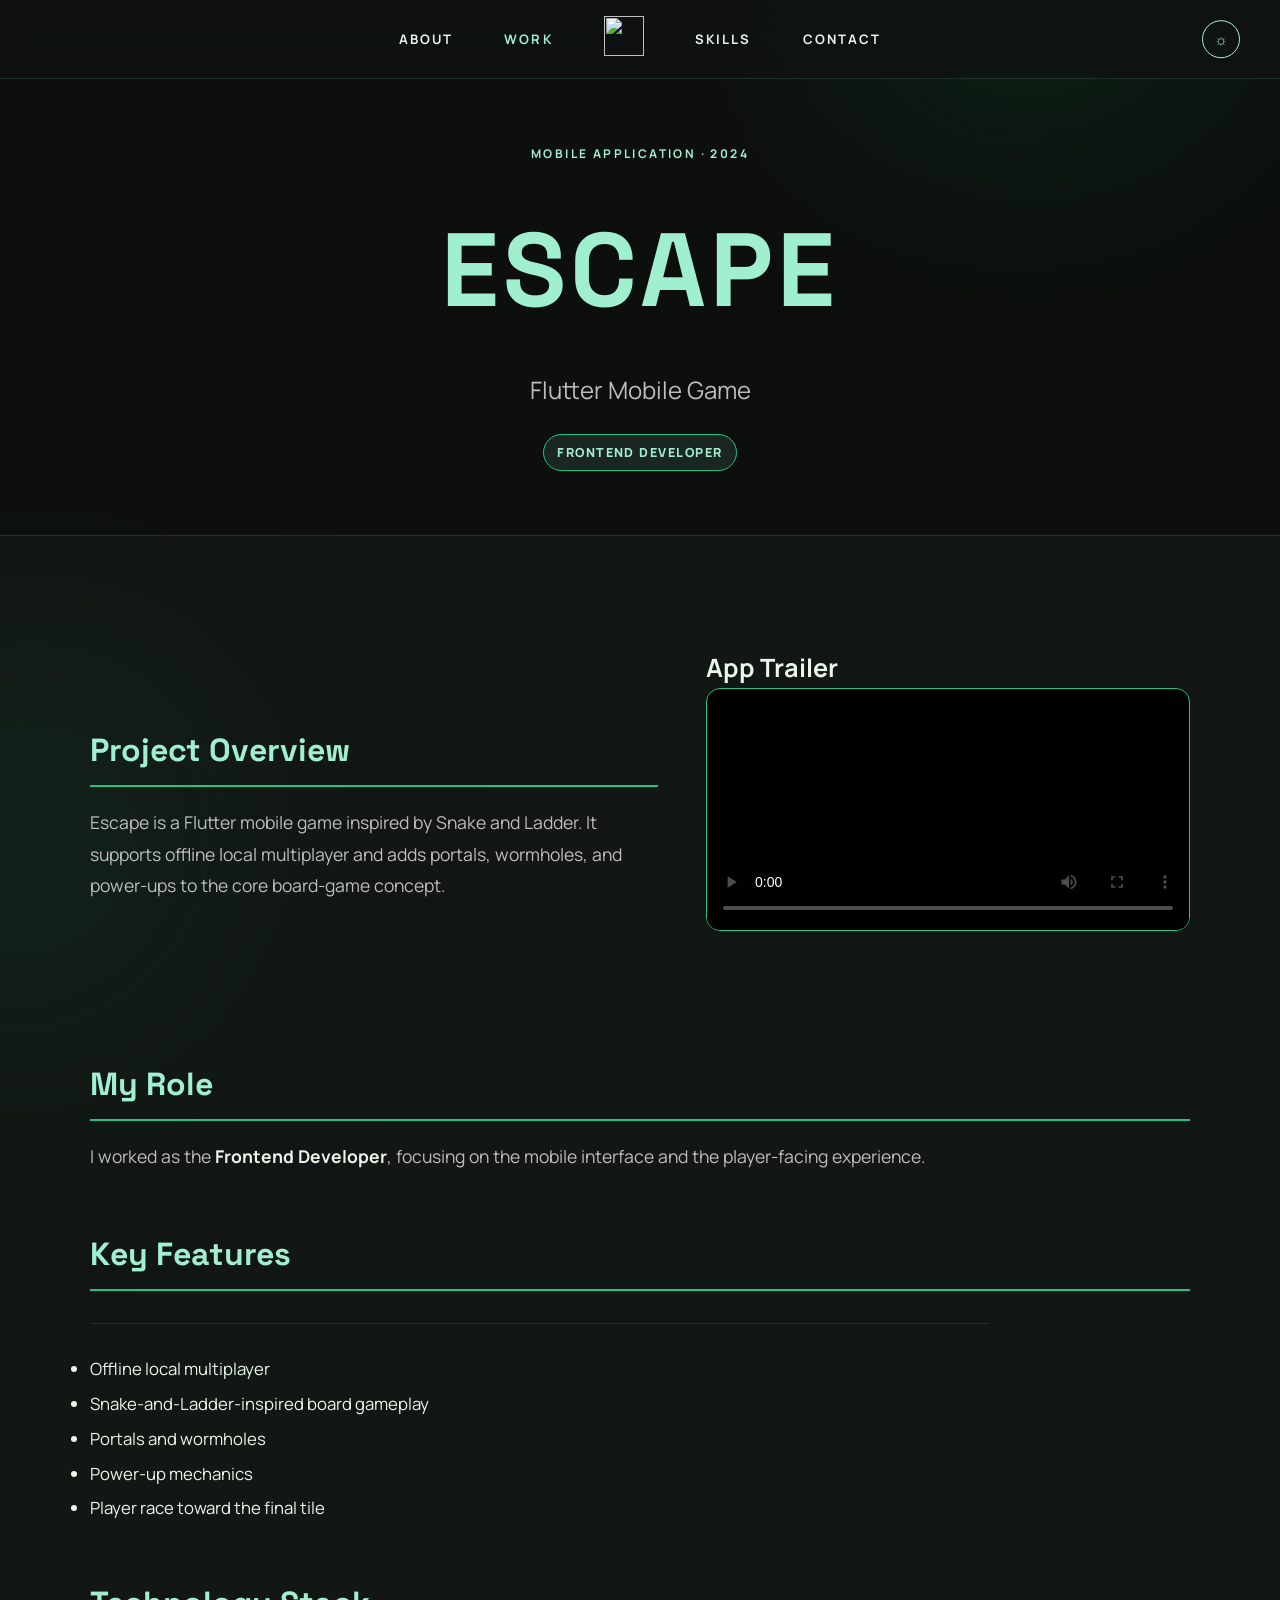
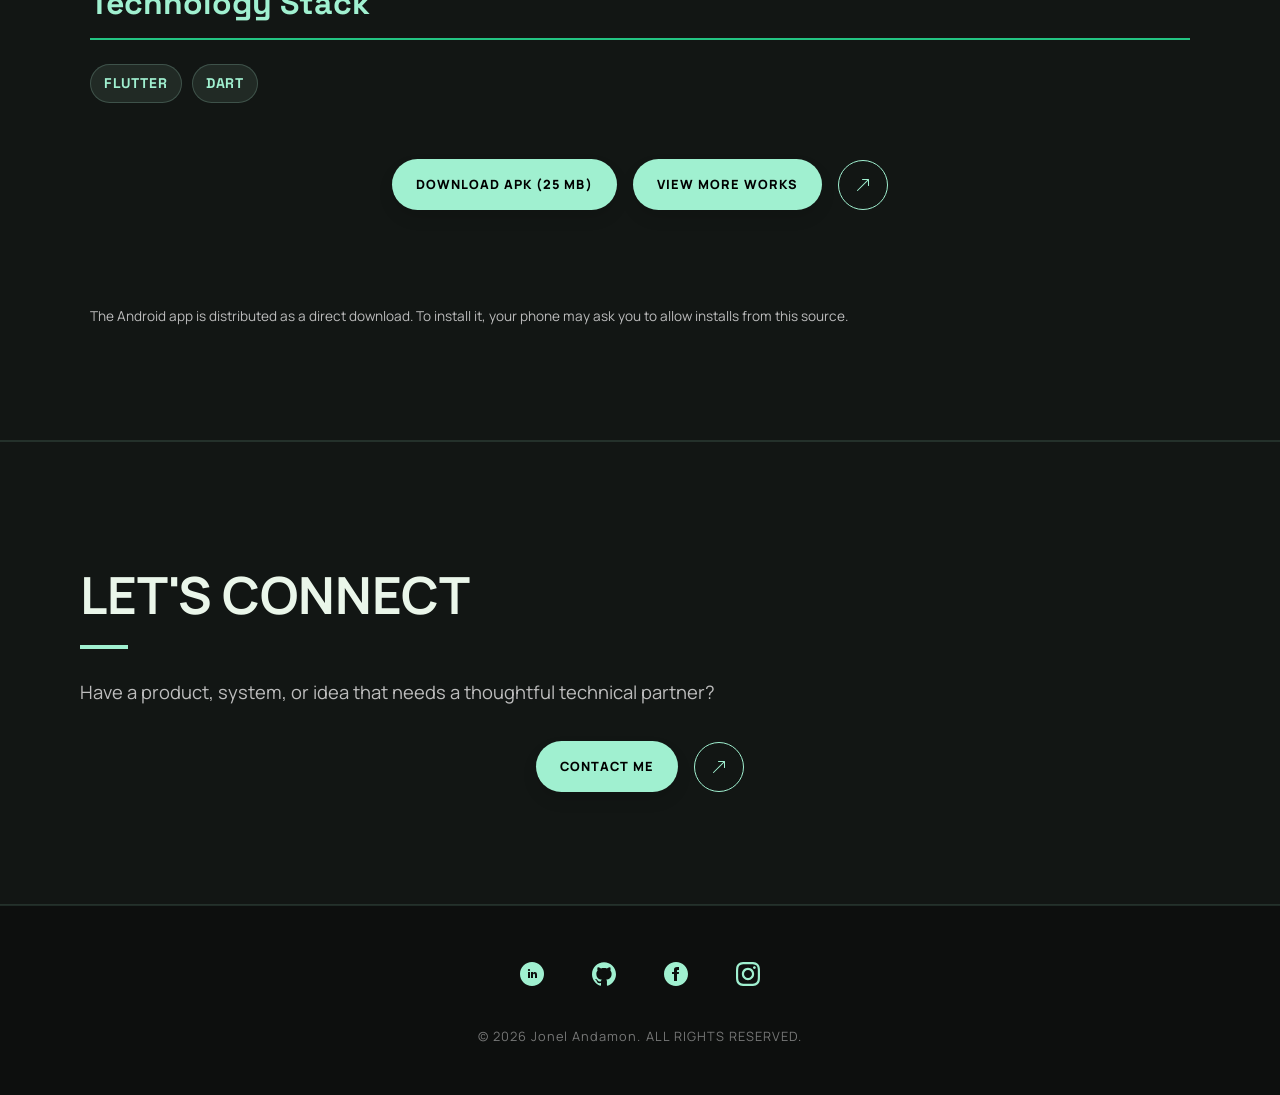
==== projects/escape/index.html @ b341cff4 "Add files via upload" ====
<!DOCTYPE html>
<html lang="en">
<head>
    <meta charset="UTF-8">
    <meta name="viewport" content="width=device-width, initial-scale=1.0">
    <title>Escape | Jonel Andamon</title>
    <meta name="description" content="A Flutter mobile game inspired by Snake and Ladder with offline local multiplayer and custom gameplay mechanics.">
    <meta name="theme-color" content="#0d0f0e">
    <link rel="canonical" href="https://jonelba.github.io/myportfolio/projects/escape/">
    <meta property="og:type" content="website">
    <meta property="og:site_name" content="Jonel Andamon">
    <meta property="og:title" content="Escape | Jonel Andamon">
    <meta property="og:description" content="A Flutter mobile game inspired by Snake and Ladder with offline local multiplayer and custom gameplay mechanics.">
    <meta property="og:url" content="https://jonelba.github.io/myportfolio/projects/escape/">
    <meta property="og:image" content="https://jonelba.github.io/myportfolio/assets/images/branding/og-preview.png">
    <meta name="twitter:card" content="summary_large_image">
    <link rel="icon" type="image/png" sizes="64x64" href="../../assets/images/branding/logo.png">
    <link rel="apple-touch-icon" href="../../assets/images/branding/logo.png">
    <link rel="preconnect" href="https://fonts.googleapis.com">
    <link rel="preconnect" href="https://fonts.gstatic.com" crossorigin>
    <link href="https://fonts.googleapis.com/css2?family=Manrope:wght@400;500;600;700;800&family=Space+Grotesk:wght@400;500;600;700&display=swap" rel="stylesheet">
    <link rel="stylesheet" href="../../assets/vendor/aos.css">
    <link rel="stylesheet" href="../../assets/css/portfolio.css">
    <script>try{var t=localStorage.getItem('portfolio-theme');document.documentElement.dataset.theme=t==='light'?'light':'dark';}catch(e){document.documentElement.dataset.theme='dark';}</script>
    <noscript><style>[data-aos]{opacity:1!important;transform:none!important;}</style></noscript>
</head>
<body class="escape-project-page">
    <div class="top-shadow"></div>
    <div class="bottom-shadow"></div>
    <header>
        <div class="nav-container">
            <div class="mobile-logo">
                <a href="../../index.html" aria-label="Jonel Andamon, home"><img src="../../assets/images/branding/logo.png" alt="" width="40" height="40"></a>
            </div>
            <button class="hamburger" id="hamburger" type="button" aria-label="Open navigation" aria-expanded="false" aria-controls="navLinks">
                <span class="line"></span><span class="line"></span><span class="line"></span>
            </button>
            <nav class="nav-links" id="navLinks" aria-label="Main">
                <a href="../../about.html">About</a>
                <a class="active" aria-current="page" href="../../work.html">Work</a>
                <div class="logo"><a href="../../index.html" aria-label="Jonel Andamon, home"><img src="../../assets/images/branding/logo.png" alt="" width="40" height="40"></a></div>
                <a href="../../skill.html">Skills</a>
                <a href="../../contact.html">Contact</a>
            </nav>
            <button class="theme-toggle" type="button" aria-label="Switch to light mode" title="Switch to light mode" aria-pressed="false">
                <span class="theme-icon" aria-hidden="true"></span>
                <span class="theme-label">Light mode</span>
            </button>
        </div>
    </header>
    <main id="main">
        <section class="project-detail-hero" data-aos="fade-up">
            <div class="container">
                <p class="eyebrow">Mobile Application · 2024</p>
                <h1>ESCAPE</h1>
                <p class="project-detail-lead">Flutter Mobile Game</p>
                <div class="project-role-badge">Frontend Developer</div>
            </div>
        </section>
        <section class="section dark-section">
            <div class="container project-detail-content">
                <div class="escape-intro-grid">
                    <div class="project-detail-section escape-overview" data-aos="fade-up">
                        <h2>Project Overview</h2>
                        <p class="details">Escape is a Flutter mobile game inspired by Snake and Ladder. It supports offline local multiplayer and adds portals, wormholes, and power-ups to the core board-game concept.</p>
                    </div>

                    <div class="app-trailer escape-trailer" data-aos="fade-up">
                        <h2>App Trailer</h2>
                        <video controls preload="metadata" playsinline poster="images/escape.webp">
                            <source src="escape-trailer.mp4" type="video/mp4">
                            Your browser does not support the video tag.
                        </video>
                    </div>
                </div>

                <div class="project-detail-section" data-aos="fade-up">
                    <h2>My Role</h2>
                    <p class="details">I worked as the <strong>Frontend Developer</strong>, focusing on the mobile interface and the player-facing experience.</p>
                </div>

                <div class="project-detail-section" data-aos="fade-up">
                    <h2>Key Features</h2>
                    <ul class="project-features">
                        <li>Offline local multiplayer</li>
                        <li>Snake-and-Ladder-inspired board gameplay</li>
                        <li>Portals and wormholes</li>
                        <li>Power-up mechanics</li>
                        <li>Player race toward the final tile</li>
                    </ul>
                </div>

                <div class="project-detail-section escape-tech-section" data-aos="fade-up">
                    <h2>Technology Stack</h2>
                    <div class="tech-stack tech-stack-large"><span>Flutter</span><span>Dart</span></div>
                </div>
                <div class="project-links project-bottom-navigation" data-aos="fade-up">
                    <a href="Escape.apk" class="action-button" download>Download APK (25 MB)</a>
                    <a href="../../work.html" class="action-button">View More Works</a>
                    <a href="../../work.html" class="icon-button" aria-label="View more works">
                        <svg xmlns="http://www.w3.org/2000/svg" width="16" height="16" fill="currentColor" viewBox="0 0 16 16">
                            <path fill-rule="evenodd" d="M14 2.5a.5.5 0 0 0-.5-.5h-6a.5.5 0 0 0 0 1h4.793L2.146 13.146a.5.5 0 0 0 .708.708L13 3.707V8.5a.5.5 0 0 0 1 0v-6z"/>
                        </svg>
                    </a>
                </div>
            <p class="fine-print">The Android app is distributed as a direct download. To install it, your phone may ask you to allow installs from this source.</p>
</div>
        </section>
    
        <section id="contact" class="section dark-section project-page-connect">
            <div class="container">
                <h2 class="section-title" data-aos="fade-up">LET'S CONNECT</h2>
                <p class="section-text" data-aos="fade-up">Have a product, system, or idea that needs a thoughtful technical partner?</p>
                <div class="button-group" data-aos="fade-up">
                    <a href="../../contact.html" class="action-button">Contact Me</a>
                    <a href="../../contact.html" class="icon-button" aria-label="Contact me">
                        <svg xmlns="http://www.w3.org/2000/svg" width="16" height="16" fill="currentColor" viewBox="0 0 16 16">
                            <path fill-rule="evenodd" d="M14 2.5a.5.5 0 0 0-.5-.5h-6a.5.5 0 0 0 0 1h4.793L2.146 13.146a.5.5 0 0 0 .708.708L13 3.707V8.5a.5.5 0 0 0 1 0v-6z"/>
                        </svg>
                    </a>
                </div>
            </div>
        </section>
        </main>

    <footer>
        <div class="social-links" data-aos="fade-up">
            <a href="https://www.linkedin.com/in/jonel-andamon-7ba1b735b" target="_blank" rel="noopener noreferrer" aria-label="LinkedIn (opens in a new tab)">
                <svg aria-hidden="true" focusable="false" xmlns="http://www.w3.org/2000/svg" width="24" height="24" viewBox="0 0 24 24" fill="var(--primary)"> <path d="M12 0c-6.627 0-12 5.373-12 12s5.373 12 12 12 12-5.373 12-12-5.373-12-12-12zm-2 16h-2v-6h2v6zm-1-6.891c-.607 0-1.1-.496-1.1-1.109 0-.612.492-1.109 1.1-1.109s1.1.497 1.1 1.109c0 .613-.493 1.109-1.1 1.109zm8 6.891h-1.998v-2.861c0-1.881-2.002-1.722-2.002 0v2.861h-2v-6h2v1.093c.872-1.616 4-1.736 4 1.548v3.359z"/> </svg>
            </a>
            <a href="https://github.com/jonelba" target="_blank" rel="noopener noreferrer" aria-label="GitHub (opens in a new tab)">
                <svg aria-hidden="true" focusable="false" xmlns="http://www.w3.org/2000/svg" width="24" height="24" viewBox="0 0 24 24" fill="var(--primary)"><path d="M12 .297c-6.63 0-12 5.373-12 12 0 5.303 3.438 9.8 8.205 11.385.6.113.82-.258.82-.577 0-.285-.01-1.04-.015-2.04-3.338.724-4.042-1.61-4.042-1.61C4.422 18.07 3.633 17.7 3.633 17.7c-1.087-.744.084-.729.084-.729 1.205.084 1.838 1.236 1.838 1.236 1.07 1.835 2.809 1.305 3.495.998.108-.776.417-1.305.76-1.605-2.665-.3-5.466-1.332-5.466-5.93 0-1.31.465-2.38 1.235-3.22-.135-.303-.54-1.523.105-3.176 0 0 1.005-.322 3.3 1.23.96-.267 1.98-.399 3-.405 1.02.006 2.04.138 3 .405 2.28-1.552 3.285-1.23 3.285-1.23.645 1.653.24 2.873.12 3.176.765.84 1.23 1.91 1.23 3.22 0 4.61-2.805 5.625-5.475 5.921.42.36.81 1.096.81 2.22 0 1.606-.015 2.896-.015 3.286 0 .315.21.69.825.57C20.565 22.092 24 17.592 24 12.297c0-6.627-5.373-12-12-12"/></svg>
            </a>
            <a href="https://www.facebook.com/share/1BYpJdVybT/" target="_blank" rel="noopener noreferrer" aria-label="Facebook (opens in a new tab)">
                <svg aria-hidden="true" focusable="false" xmlns="http://www.w3.org/2000/svg" width="24" height="24" viewBox="0 0 24 24" fill="var(--primary)"> <path d="M12 0c-6.627 0-12 5.373-12 12s5.373 12 12 12 12-5.373 12-12-5.373-12-12-12zm3 8h-1.35c-.538 0-.65.221-.65.778v1.222h2l-.209 2h-1.791v7h-3v-7h-2v-2h2v-2.308c0-1.769.931-2.692 3.029-2.692h1.971v3z"/> </svg>
            </a>
            <a href="https://www.instagram.com/_dyoneeell" target="_blank" rel="noopener noreferrer" aria-label="Instagram (opens in a new tab)">
                <svg aria-hidden="true" focusable="false" xmlns="http://www.w3.org/2000/svg" width="24" height="24" viewBox="0 0 24 24" fill="var(--primary)"> <path d="M12 2.163c3.204 0 3.584.012 4.85.07 3.252.148 4.771 1.691 4.919 4.919.058 1.265.069 1.645.069 4.849 0 3.205-.012 3.584-.069 4.849-.149 3.225-1.664 4.771-4.919 4.919-1.266.058-1.644.07-4.85.07-3.204 0-3.584-.012-4.849-.07-3.26-.149-4.771-1.699-4.919-4.92-.058-1.265-.07-1.644-.07-4.849 0-3.204.013-3.583.07-4.849.149-3.227 1.664-4.771 4.919-4.919 1.266-.057 1.645-.069 4.849-.069zm0-2.163c-3.259 0-3.667.014-4.947.072-4.358.2-6.78 2.618-6.98 6.98-.059 1.281-.073 1.689-.073 4.948 0 3.259.014 3.668.072 4.948.2 4.358 2.618 6.78 6.98 6.98 1.281.058 1.689.072 4.948.072 3.259 0 3.668-.014 4.948-.072 4.354-.2 6.782-2.618 6.979-6.98.059-1.28.073-1.689.073-4.948 0-3.259-.014-3.667-.072-4.947-.196-4.354-2.617-6.78-6.979-6.98-1.281-.059-1.69-.073-4.949-.073zm0 5.838c-3.403 0-6.162 2.759-6.162 6.162s2.759 6.163 6.162 6.163 6.162-2.759 6.162-6.163c0-3.403-2.759-6.162-6.162-6.162zm0 10.162c-2.209 0-4-1.79-4-4 0-2.209 1.791-4 4-4s4 1.791 4 4c0 2.21-1.791 4-4 4zm6.406-11.845c-.796 0-1.441.645-1.441 1.44s.645 1.44 1.441 1.44c.795 0 1.439-.645 1.439-1.44s-.644-1.44-1.439-1.44z"/> </svg>
            </a>
        </div>
        <p class="copyright">© 2026 Jonel Andamon. ALL RIGHTS RESERVED.</p>
    </footer>
    <script src="../../assets/vendor/aos.js"></script>
    <script src="../../assets/js/portfolio.js"></script>
</body>
</html>
---- assets/css/portfolio.css ----
/* ====================== ROOT VARIABLES ====================== */
:root {
    --primary: #a0f0d0;
    --primary-dark: #23c483;
    --bg-dark: #0d0f0e;
    --bg-light: #1b1d1b;
    --text-light: #eaf6ea;
    --muted-text-color: #bdbdbd;  
    --timeline-marker: 20px;
    --card-padding: 2rem;
}

/* ====================== BASE STYLES ====================== */
* {
    margin: 0;
    padding: 0;
    box-sizing: border-box;
    font-family: 'Manrope', sans-serif;
}

body {
    background-color: var(--bg-dark);
    color: var(--text-light);
    overflow-x: hidden;
    transition: background-color 0.45s ease, color 0.45s ease;
}

/* ====================== TYPOGRAPHY ====================== */
.section-title {
    font-size: 2.5rem;
    color: var(--primary);
    margin-bottom: 3rem;
    text-transform: uppercase;
    letter-spacing: 3px;
    position: relative;
    display: inline-block;
}

.section-title::after {
    content: '';
    position: absolute;
    bottom: -10px;
    left: 0;
    width: 50px;
    height: 3px;
    background: var(--primary);
}

.section-title .line {
    flex-grow: 1;
    height: 2px;
    background: var(--primary);
}

.intro {
    font-size: 1.75rem;
    margin: 3rem 0 4rem;
    font-weight: 500;
    color: var(--text-light);
}

.details {
    color: var(--muted-text-color);
    font-size: 1.3rem;
    line-height: 2;
}

.section-text {
    font-size: 1.1rem;
    line-height: 1.8;
    max-width: 700px;
    margin-bottom: 2rem;
}

/* ====================== LAYOUT & CONTAINERS ====================== */
.container {
    max-width: 1200px;
    margin: 0 auto;
}

.section {
    padding: 6rem 2rem;
    position: relative;
}

.button-group {
    display: flex;
    gap: 1rem;
    margin-top: 2rem;
}

/* ====================== BACKGROUND ELEMENTS ====================== */
.top-shadow,
.bottom-shadow {
    position: fixed;
    width: 800px;
    height: 800px;
    background: rgba(0, 100, 0, 0.15);
    border-radius: 50%;
    filter: blur(100px);
    z-index: -1;
}

.top-shadow {
    top: 20%;
    left: -800px;
    animation: floatRight 25s linear infinite;
}

.bottom-shadow {
    bottom: 20%;
    left: -800px;
    animation: floatRight 30s linear infinite 5s;
}

@keyframes floatRight {
    0% { transform: translateX(-100%); }
    100% { transform: translateX(calc(100vw + 100%)); }
}

/* ====================== NAVIGATION ====================== */
header {
    position: fixed;
    top: 0;
    width: 100%;
    padding: 1.5rem 2rem;
    background: none;
    backdrop-filter: blur(10px);
    z-index: 100;
    transition: transform 0.35s ease, box-shadow 0.35s ease;
}

header.hide-nav {
    transform: translateY(-100%);
    transition: transform 0.3s ease-in-out;
}


.nav-container {
    max-width: 1200px;
    margin: 0 auto;
    display: flex;
    justify-content: center;
    align-items: center;
    position: relative;
}

.mobile-logo {
    display: none;
}

.logo {
    display: flex;
    align-items: center;
}

.logo img {
    height: 40px;
    object-fit: contain;
}

.nav-links {
    display: flex;
    align-items: center;
    justify-content: center;
    width: 100%;
    gap: 4rem;
}

.nav-links a {
    color: var(--text-light);
    text-decoration: none;
    font-size: 0.9rem;
    text-transform: uppercase;
    letter-spacing: 6px;
    transition: color 0.3s;
    position: relative;
}

.nav-links a:hover {
    color: var(--primary);
}

.nav-links a::after {
    content: "";
    position: absolute;
    left: 50%;
    bottom: -4px;
    transform: translateX(-50%);
    height: 2px;
    width: 0;
    background-color: var(--primary);
    transition: width 0.4s ease;
}

.nav-links a:hover::after {
    width: 100%;
}

.theme-toggle {
    align-items: center;
    background: transparent;
    border: 1px solid var(--primary);
    border-radius: 999px;
    color: var(--primary);
    cursor: pointer;
    display: inline-flex;
    font-family: 'Manrope', sans-serif;
    font-size: 1.05rem;
    justify-content: center;
    height: 2.35rem;
    padding: 0;
    position: absolute;
    right: 0;
    top: 50%;
    transform: translateY(-50%);
    width: 2.35rem;
    transition: background-color 0.3s ease, color 0.3s ease, transform 0.3s ease;
    z-index: 102;
}

.theme-toggle:hover,
.theme-toggle:focus-visible {
    background: var(--primary);
    color: var(--bg-dark);
    outline: none;
    transform: translateY(calc(-50% - 2px));
}

.theme-icon::before {
    content: '\263C';
    font-size: 0.95rem;
}

[data-theme="light"] .theme-icon::before {
    content: '\263E';
}

.theme-label {
    display: none;
}

.hamburger {
    display: none;
    flex-direction: column;
    justify-content: space-between;
    align-items: center;
    width: 30px;
    height: 21px;
    padding: 0;
    margin: 0;
    border: 0;
    outline: none;
    background: transparent !important;
    background-color: transparent !important;
    box-shadow: none;
    color: inherit;
    -webkit-appearance: none;
    appearance: none;
    cursor: pointer;
    z-index: 101;
}

.hamburger .line {
    display: block;
    width: 100%;
    height: 3px;
    background: var(--primary);
    border-radius: 3px;
    transition: all 0.3s ease;
}

/* ====================== HERO SECTION ====================== */
.hero {
    height: 100vh;
    display: flex;
    align-items: center;
    justify-content: center;
    text-align: center;
    padding: 0 2rem;
    padding-top: 80px;
}

.hero h1 {
    font-size: 5rem;
    font-weight: 700;
    color: var(--primary);
    margin-bottom: 1rem;
    letter-spacing: 5px;
    text-transform: uppercase;
}

.hero .subtitle {
    font-size: 1.4rem;
    margin-bottom: 3rem;
    letter-spacing: 2px;
}

.scroll-indicator {
    position: absolute;
    bottom: 40px;
    left: 50%;
    transform: translateX(-50%);
}

.scroll-indicator span {
    display: block;
    width: 20px;
    height: 20px;
    border-bottom: 2px solid var(--primary);
    border-right: 2px solid var(--primary);
    transform: rotate(45deg);
    animation: scrollAnimation 2s infinite;
}

@keyframes scrollAnimation {
    0% { opacity: 0; transform: rotate(45deg) translateY(-20px); }
    50% { opacity: 1; }
    100% { opacity: 0; transform: rotate(45deg) translateY(20px); }
}

/* ====================== BUTTONS ====================== */
.action-button {
    padding: 1.3em 3em;
    font-size: 12px;
    text-transform: uppercase;
    letter-spacing: 2.5px;
    font-weight: 500;
    color: #000;
    background-color: var(--primary);
    border: none;
    border-radius: 45px;
    box-shadow: 0px 8px 15px rgba(0, 0, 0, 0.1);
    transition: all 0.3s ease 0s;
    cursor: pointer;
    outline: none;
}

.action-button:hover {
    background-color: var(--primary-dark);
    box-shadow: 0px 15px 20px rgba(46, 229, 157, 0.4);
    color: #fff;
    transform: translateY(-7px);
}

.action-button:active {
    transform: translateY(-1px);
}

.icon-button {
    width: 50px;
    height: 50px;
    display: flex;
    align-items: center;
    justify-content: center;
    background-color: var(--primary);
    border: none;
    border-radius: 50%;
    cursor: pointer;
    transition: all 0.3s ease;
    box-shadow: 0px 8px 15px rgba(0, 0, 0, 0.1);
}

.icon-button svg {
    transition: all 0.3s ease;
}

.icon-button:hover {
    background-color: var(--primary-dark);
    box-shadow: 0px 15px 20px rgba(46, 229, 157, 0.4);
    transform: translateY(-7px);
}

.dark-section .icon-button {
    color: var(--primary);
}

.icon-button:hover svg {
    transform: translate(3px, -3px);
}

.icon-button:active {
    transform: translateY(-1px);
}

.dark-section .action-button {
    --primary: #a0f0d0;
    color: #000;
}

.dark-section .icon-button {
    --primary: #a0f0d0;
    color: var(--primary);
}

.dark-section .action-button:hover,
.dark-section .icon-button:hover {
    background-color: var(--primary-dark);
    color: #fff;
}

/* ====================== SKILLS SECTION ====================== */
.tech-overview {
    margin-bottom: 4rem;
}

.tech-grid {
    display: grid;
    grid-template-columns: repeat(auto-fit, minmax(240px, 1fr));
    gap: 2rem;
    margin-top: 3rem;
}

.tech-card {
    background: rgba(27, 29, 27, 0.7);
    border: 1px solid rgba(160, 240, 208, 0.1);
    border-radius: 15px;
    padding: 2rem;
    text-align: center;
    transition: all 0.4s cubic-bezier(0.23, 1, 0.32, 1);
    position: relative;
    overflow: hidden;
    cursor: pointer;
}

.tech-card::before {
    content: '';
    position: absolute;
    top: 0;
    left: -100%;
    width: 100%;
    height: 100%;
    background: linear-gradient(90deg, transparent, rgba(160, 240, 208, 0.1), transparent);
    transition: left 0.5s ease;
}

.tech-card:hover::before {
    left: 100%;
}

.tech-card:hover {
    transform: translateY(-10px) scale(1.02);
    border-color: var(--primary);
    box-shadow: 0 15px 40px rgba(35, 196, 131, 0.2);
    background: rgba(35, 196, 131, 0.05);
}

.tech-icon {
    width: 80px;
    height: 80px;
    margin: 0 auto 1.5rem;
    display: flex;
    align-items: center;
    justify-content: center;
    border-radius: 50%;
    background: rgba(160, 240, 208, 0.1);
    transition: all 0.4s ease;
}

.tech-icon svg {
    width: 50px;
    height: 50px;
    color: var(--primary);
    transition: all 0.4s ease;
}

.tech-card:hover .tech-icon {
    background: rgba(160, 240, 208, 0.2);
    transform: scale(1.1) rotate(5deg);
    box-shadow: 0 10px 30px rgba(35, 196, 131, 0.3);
}

.tech-card:hover .tech-icon svg {
    color: var(--primary-dark);
    transform: scale(1.1);
}

.tech-card h4 {
    color: var(--primary);
    font-size: 1.3rem;
    margin-bottom: 0.75rem;
    font-weight: 700;
    transition: color 0.3s ease;
}

.tech-card:hover h4 {
    color: var(--primary-dark);
}

.tech-card p {
    color: var(--muted-text-color);
    font-size: 0.95rem;
    line-height: 1.6;
    transition: color 0.3s ease;
}

.tech-card:hover p {
    color: var(--text-light);
}

.vertical-skills {
    display: flex;
    flex-direction: column;
    gap: 3rem;
    max-width: 800px;
    margin: 0 auto;
}

.skill-group {
    border-left: 3px solid var(--primary-dark);
    padding-left: 2rem;
    position: relative;
}

.skill-group h3 {
    color: var(--primary);
    font-size: 1.5rem;
    margin-bottom: 1.5rem;
    text-transform: uppercase;
    letter-spacing: 2px;
}

.skill-item {
    margin-bottom: 2rem;
    padding: 1.5rem;
    background: rgba(27, 29, 27, 0.5);
    border-radius: 8px;
    transition: transform 0.3s ease;
}

.skill-item:hover {
    transform: translateX(10px);
}

.skill-item h4 {
    color: var(--primary);
    margin-bottom: 0.5rem;
    font-size: 1.1rem;
}

.skill-item p {
    color: var(--muted-text-color);
    line-height: 1.6;
    font-size: 0.95rem;
}

.skill-item-with-icon {
    display: flex;
    gap: 1.5rem;
    align-items: flex-start;
    margin-bottom: 2rem;
    padding: 1.5rem;
    background: rgba(27, 29, 27, 0.5);
    border: 1px solid rgba(160, 240, 208, 0.1);
    border-radius: 12px;
    transition: all 0.4s cubic-bezier(0.23, 1, 0.32, 1);
    cursor: pointer;
}

.skill-item-with-icon:hover {
    transform: translateX(15px);
    background: rgba(35, 196, 131, 0.08);
    border-color: var(--primary);
    box-shadow: 0 8px 24px rgba(35, 196, 131, 0.15);
}

.skill-icon {
    flex-shrink: 0;
    width: 60px;
    height: 60px;
    display: flex;
    align-items: center;
    justify-content: center;
    background: rgba(160, 240, 208, 0.1);
    border-radius: 12px;
    transition: all 0.4s ease;
}

.skill-icon svg {
    width: 35px;
    height: 35px;
    color: var(--primary);
    transition: all 0.4s ease;
}

.skill-icon span {
    display: flex;
    align-items: center;
    justify-content: center;
}

.skill-item-with-icon:hover .skill-icon {
    background: rgba(160, 240, 208, 0.2);
    transform: scale(1.1) rotate(-5deg);
    box-shadow: 0 8px 20px rgba(35, 196, 131, 0.25);
}

.skill-item-with-icon:hover .skill-icon svg {
    color: var(--primary-dark);
    transform: scale(1.05);
}

.skill-content {
    flex: 1;
}

.skill-content h4 {
    color: var(--primary);
    font-size: 1.2rem;
    margin-bottom: 0.5rem;
    font-weight: 700;
    transition: color 0.3s ease;
}

.skill-item-with-icon:hover .skill-content h4 {
    color: var(--primary-dark);
}

.skill-content p {
    color: var(--muted-text-color);
    line-height: 1.7;
    font-size: 0.95rem;
    transition: color 0.3s ease;
}

.skill-item-with-icon:hover .skill-content p {
    color: var(--text-light);
}



/* ====================== CONTACT SECTION ====================== */
.contact-intro {
    text-align: center;
    max-width: 600px;
    margin: 0 auto 4rem;
}

.contact-intro p {
    color: var(--muted-text-color);
    font-size: 1.2rem;
    line-height: 1.8;
    position: relative;
}

.contact-intro p::after {
    content: '';
    display: block;
    width: 50px;
    height: 2px;
    background: var(--primary);
    margin: 2rem auto;
}

.vertical-contacts {
    display: flex;
    flex-direction: column;
    gap: 4rem;
    max-width: 1000px;
    margin: 0 auto;
}

.contact-group {
    border-left: 3px solid var(--primary-dark);
    border-left-width: 4px;
    padding-left: 3rem;
    position: relative;
}

.contact-group h3 {
    color: var(--primary);
    font-size: 2rem;
    margin-bottom: 2.5rem;
    text-transform: uppercase;
    letter-spacing: 3px;
}

.contact-item {
    margin-bottom: 2.5rem;
    padding: 2rem;
    border: 2px solid rgba(160, 240, 208, 0.1);
    transition: transform 0.3s ease;
}

.contact-item:hover {
    transform: translateX(10px);
}

.contact-item h4 {
    color: var(--primary);
    margin-bottom: .1rem;
    font-size: 1.3rem;
}

.contact-item p {
    color: var(--muted-text-color);
    line-height: 1.8;
    font-size: 1.1rem;
}

.contact-form-group {
    width: 100%;
}

.contact-form {
    display: grid;
    gap: 1.25rem;
    max-width: 760px;
}

.form-field {
    display: grid;
    gap: 0.5rem;
}

.form-field label {
    color: var(--primary);
    font-size: 0.85rem;
    font-weight: 700;
    letter-spacing: 0.04em;
}

.form-field input,
.form-field textarea {
    background: rgba(13, 15, 14, 0.45);
    border: 1px solid rgba(160, 240, 208, 0.2);
    border-radius: 0.5rem;
    color: var(--text-light);
    font: inherit;
    padding: 0.85rem 1rem;
    transition: border-color 0.3s ease, box-shadow 0.3s ease, background-color 0.3s ease;
    width: 100%;
}

.form-field textarea {
    min-height: 8rem;
    resize: vertical;
}

.form-field input:focus,
.form-field textarea:focus {
    border-color: var(--primary);
    box-shadow: 0 0 0 3px rgba(160, 240, 208, 0.12);
    outline: none;
}

.contact-form .action-button {
    justify-self: start;
}

.contact-form .action-button:disabled {
    cursor: wait;
    opacity: 0.65;
    transform: none;
}

.form-status {
    min-height: 1.5rem;
    color: var(--muted-text-color);
    font-size: 0.9rem;
}

.form-status.is-success {
    color: var(--primary);
}

.form-status.is-error {
    color: #ef9b9b;
}

[data-theme="light"] .form-field input,
[data-theme="light"] .form-field textarea {
    background: rgba(255, 255, 255, 0.9);
    border-color: rgba(23, 53, 42, 0.2);
    color: var(--text-light);
}

[data-theme="light"] .form-field input:focus,
[data-theme="light"] .form-field textarea:focus {
    box-shadow: 0 0 0 3px rgba(22, 131, 91, 0.14);
}

/* ====================== ABOUT SECTION ====================== */
.about-section {
    padding: 6rem 2rem;
    position: relative;
}

.education-timeline {
    position: relative;
    padding-left: 3rem;
    margin: 4rem 0;
    border-left: 3px solid var(--primary);
}

.education-timeline::before {
    content: '';
    position: absolute;
    left: -3px;
    top: 0;
    height: 100%;
    width: 3px;
    background: linear-gradient(
        to bottom,
        transparent,
        var(--primary-dark),
        transparent
    );
}

.timeline-item {
    position: relative;
    margin-bottom: 4rem;
    padding: 2rem;
    background: rgba(27, 29, 27, 0.7);
    border-radius: 8px;
    border: 1px solid rgba(160, 240, 208, 0.1);
    transition: transform 0.3s ease;
}

.timeline-item:hover {
    transform: translateX(20px);
    border-color: var(--primary);
}

.timeline-item::before {
    content: '';
    position: absolute;
    left: -3.8rem;
    top: 2.5rem;
    width: var(--timeline-marker);
    height: var(--timeline-marker);
    background: var(--bg-dark);
    border: 3px solid var(--primary);
    border-radius: 50%;
    z-index: 1;
}

.timeline-date {
    color: var(--primary);
    font-family: 'Space Grotesk', sans-serif;
    font-size: 1.1rem;
    margin-bottom: 1rem;
}

.timeline-details {
    color: var(--muted-text-color);
    line-height: 1.8;
    font-size: 1.1rem;
}

.additional-info {
    display: grid;
    grid-template-columns: repeat(auto-fit, minmax(300px, 1fr));
    gap: 3rem;
    margin-top: 4rem;
}

.info-card {
    padding: var(--card-padding);
    background: rgba(27, 29, 27, 0.7);
    border-radius: 10px;
    border: 1px solid rgba(160, 240, 208, 0.1);
    transition: all 0.3s ease;
}

.info-card:hover {
    transform: translateY(-10px);
    box-shadow: 0 10px 30px rgba(35, 196, 131, 0.1);
    border-color: var(--primary);
}

/* ====================== PROJECTS SECTION ====================== */
.work-intro {
    text-align: center;
    max-width: 800px;
    margin: 0 auto 4rem;
}

.section-subtitle {
    color: var(--muted-text-color);
    font-size: 1.1rem;
    line-height: 1.6;
    margin-top: 1rem;
}

.vertical-projects {
    display: grid;
    gap: 4rem;
    margin-top: 3rem;
}

.project-card-vertical {
    background: rgba(27, 29, 27, 0.7);
    border-radius: 15px;
    overflow: hidden;
    border: 1px solid rgba(195, 243, 194, 0.1);
    transition: all 0.3s ease;
    scroll-margin-top: 100px;
}

.featured-project-card {
    border: 2px solid var(--primary-dark);
    background: rgba(35, 196, 131, 0.05);
    box-shadow: 0 8px 30px rgba(35, 196, 131, 0.15);
}

.featured-label {
    display: inline-block;
    background: var(--primary);
    color: var(--bg-dark);
    font-size: 0.7rem;
    font-weight: 700;
    letter-spacing: 0.1em;
    padding: 0.4rem 1rem;
    border-radius: 20px;
    margin-bottom: 0.75rem;
    text-transform: uppercase;
}

.project-role-info {
    font-family: 'Space Grotesk', sans-serif;
    padding: 0.75rem 1.25rem;
    background: rgba(160, 240, 208, 0.08);
    border-left: 3px solid var(--primary);
    border-radius: 4px;
}

.project-image-vertical {
    height: 200px;
    background-size: cover;
    background-position: center;
    position: relative;
}

.project-info {
    padding: 2.5rem;
}

.project-info h3 {
    font-size: 2rem;
    color: var(--primary);
    margin-bottom: 0.5rem;
    letter-spacing: 1px;
}

.project-meta {
    display: flex;
    gap: 1.5rem;
    margin: 1rem 0;
    color: var(--primary-dark);
    font-family: 'Manrope', sans-serif;
    font-size: 0.9rem;
}

.project-description {
    color: var(--text-light);
    line-height: 1.8;
    margin: 1.5rem 0;
    font-size: 1.1rem;
}

.tech-stack {
    display: flex;
    flex-wrap: wrap;
    gap: 0.8rem;
    margin: 1.5rem 0;
}

.tech-stack span {
    background: rgba(160, 240, 208, 0.1);
    color: var(--primary);
    padding: 0.5rem 1.2rem;
    border-radius: 20px;
    font-size: 0.9rem;
    font-family: 'Space Grotesk', sans-serif;
    text-transform: uppercase;
}

.tech-stack-large span {
    font-size: 1rem;
    padding: 0.6rem 1.4rem;
}

.project-features {
    border-top: 1px solid rgba(160, 240, 208, 0.1);
    padding-top: 2rem;
    margin-top: 2rem;
}

.project-features h4 {
    color: var(--primary);
    margin-bottom: 1rem;
}

.project-features ul {
    padding-left: 1.5rem;
    color: var(--muted-text-color);
    line-height: 1.8;
}

.project-features li {
    margin-bottom: 0.5rem;
}

.project-card-vertical:hover {
    transform: translateY(-5px);
    box-shadow: 0 15px 30px rgba(0, 0, 0, 0.3);
    border-color: var(--primary);
}

.featured-project-card:hover {
    box-shadow: 0 20px 40px rgba(35, 196, 131, 0.25);
}

/* ====================== IMAGE COLLAGE ====================== */
.collage-container {
    display: grid;
    grid-template-columns: repeat(3, 1fr);
    gap: 1.5rem;
    max-width: 1000px;
    margin: 0 auto 2rem;
    padding: 1rem;
}

.collage-img {
    position: relative;
    border-radius: 8px;
    overflow: hidden;
    border: 3px solid var(--primary-dark);
    background: var(--bg-light);
    transition: all 0.4s cubic-bezier(0.23, 1, 0.32, 1);
    perspective: 1000px;
}

.collage-img img {
    width: 100%;
    height: 250px;
    object-fit: cover;
    display: block;
    transition: transform 0.4s cubic-bezier(0.23, 1, 0.32, 1);
}

.collage-img-1 img {
    object-position: center 30%;
}

.collage-img-2 {
    transform: translateY(1.5rem);
}

.collage-img-3 {
    transform: translateY(-1.5rem);
}

.collage-img:hover {
    transform: translateY(-10px) rotateX(5deg) rotateY(1deg);
    box-shadow: 0 15px 30px rgba(35, 196, 131, 0.2);
    z-index: 2;
}

.collage-img:hover img {
    transform: scale(1.05);
}

.collage-img-1:hover {
    transform: translateY(-10px) rotate(-1deg);
}

.collage-img-2:hover {
    transform: translateY(-10px) rotate(2deg);
}

.collage-img-3:hover {
    transform: translateY(-10px) rotate(-2deg) scale(1.02);
}

.collage-img::after {
    content: attr(data-title);
    position: absolute;
    bottom: -100%;
    left: 0;
    width: 100%;
    padding: 1rem;
    background: none;
    color: var(--primary);
    font-family: 'Space Grotesk', sans-serif;
    text-align: center;
    transition: bottom 0.3s ease;
}

.collage-img:hover::after {
    bottom: 0;
}

/* ====================== PROJECT DETAIL PAGES ====================== */
.project-detail-hero {
    padding: 10rem 2rem 5rem;
    text-align: center;
}

.project-detail-hero .eyebrow {
    color: var(--primary);
    font-size: 0.75rem;
    font-weight: 700;
    letter-spacing: 0.2em;
    margin-bottom: 1.5rem;
    text-transform: uppercase;
}

.project-detail-hero h1 {
    font-size: clamp(2.5rem, 6vw, 4rem);
    color: var(--primary);
    margin-bottom: 1rem;
    letter-spacing: 2px;
}

.project-detail-lead {
    font-size: clamp(1.1rem, 2vw, 1.4rem);
    color: var(--muted-text-color);
    max-width: 700px;
    margin: 0 auto 2rem;
    line-height: 1.6;
}

.project-role-badge {
    display: inline-block;
    background: rgba(160, 240, 208, 0.1);
    border: 1px solid var(--primary);
    border-radius: 20px;
    color: var(--primary);
    font-size: 0.85rem;
    font-weight: 700;
    letter-spacing: 0.05em;
    margin-top: 1rem;
    padding: 0.5rem 1.5rem;
    text-transform: uppercase;
}

.project-detail-content {
    max-width: 900px;
    margin: 0 auto;
}

.project-hero-image {
    margin: 0 0 4rem;
    text-align: center;
}

.project-hero-image img {
    width: 100%;
    border-radius: 12px;
    border: 2px solid var(--primary-dark);
    box-shadow: 0 10px 40px rgba(0, 0, 0, 0.2);
}

.image-caption {
    margin-top: 1rem;
    font-size: 0.9rem;
    color: var(--muted-text-color);
    font-style: italic;
}

.project-detail-section {
    margin-bottom: 4rem;
}

.project-detail-section h2 {
    font-size: 2rem;
    color: var(--primary);
    margin-bottom: 1.5rem;
    border-bottom: 2px solid var(--primary-dark);
    padding-bottom: 0.5rem;
}

.project-detail-section .details {
    font-size: 1.1rem;
    line-height: 1.8;
    color: var(--muted-text-color);
    margin-bottom: 1rem;
}

.feature-grid {
    display: grid;
    grid-template-columns: repeat(auto-fit, minmax(280px, 1fr));
    gap: 2rem;
    margin-top: 2rem;
}

.feature-card {
    padding: 2rem;
    background: rgba(27, 29, 27, 0.5);
    border-radius: 10px;
    border: 1px solid rgba(160, 240, 208, 0.1);
    transition: all 0.3s ease;
}

.feature-card:hover {
    transform: translateY(-5px);
    border-color: var(--primary);
    box-shadow: 0 8px 20px rgba(35, 196, 131, 0.1);
}

.feature-card h3 {
    color: var(--primary);
    font-size: 1.2rem;
    margin-bottom: 0.75rem;
}

.feature-card p {
    color: var(--muted-text-color);
    line-height: 1.6;
    font-size: 0.95rem;
}

.metrics-grid {
    display: grid;
    grid-template-columns: repeat(auto-fit, minmax(200px, 1fr));
    gap: 2rem;
    margin: 2rem 0;
}

.metric-card {
    text-align: center;
    padding: 2rem 1rem;
    background: rgba(160, 240, 208, 0.05);
    border-radius: 10px;
    border: 1px solid rgba(160, 240, 208, 0.15);
}

.metric-card strong {
    display: block;
    font-size: 2.5rem;
    color: var(--primary);
    margin-bottom: 0.5rem;
}

.metric-card span {
    display: block;
    color: var(--muted-text-color);
    font-size: 0.9rem;
    line-height: 1.4;
}

.metric-note {
    font-size: 0.85rem;
    color: var(--muted-text-color);
    font-style: italic;
    margin-top: 1.5rem;
    padding: 1rem;
    background: rgba(160, 240, 208, 0.03);
    border-left: 3px solid var(--primary-dark);
    border-radius: 4px;
}

.project-gallery {
    display: grid;
    grid-template-columns: repeat(auto-fit, minmax(300px, 1fr));
    gap: 2rem;
    margin: 2rem 0;
}

.project-gallery figure {
    margin: 0;
}

.project-gallery img {
    width: 100%;
    height: auto;
    border-radius: 8px;
    border: 2px solid var(--primary-dark);
    transition: transform 0.3s ease, box-shadow 0.3s ease;
}

.project-gallery img:hover {
    transform: scale(1.02);
    box-shadow: 0 8px 20px rgba(35, 196, 131, 0.2);
}

.project-gallery figcaption {
    margin-top: 0.75rem;
    font-size: 0.9rem;
    color: var(--muted-text-color);
    text-align: center;
}

.project-links {
    display: flex;
    gap: 1.5rem;
    margin-top: 3rem;
    flex-wrap: wrap;
    justify-content: center;
}

.liblocker-gallery {
    grid-template-columns: repeat(auto-fit, minmax(350px, 1fr));
}

/* ====================== PERSONAL INFO ====================== */
.personal-info {
    padding: 4rem 2rem;
    background: none;
}

.info-grid {
    display: grid;
    grid-template-columns: repeat(2, 1fr);
    gap: 2rem;
    max-width: 1000px;
    margin: 0 auto;
}

.witty-line {
    grid-column: 1 / -1;
    text-align: center;
    padding: 2rem 0;
    margin: 2rem 0;
    border-top: 2px solid var(--primary-dark);
    border-bottom: 2px solid var(--primary-dark);
}

.witty-line p {
    font-family: 'Space Grotesk', sans-serif;
    font-size: 1.5rem;
    color: var(--primary);
    margin: 0;
    line-height: 1.4;
}

/* ====================== FOOTER ====================== */
footer {
    text-align: center;
    padding: 3rem 2rem;
    background: none;
    border-top: 1px solid rgba(195, 243, 194, 0.1);
}

.social-links {
    display: flex;
    justify-content: center;
    gap: 2rem;
    margin-bottom: 1rem;
}

.social-links a {
    display: flex;
    align-items: center;
    justify-content: center;
    width: 40px;
    height: 40px;
    border-radius: 50%;
    transition: all 0.3s ease;
}

.social-links svg {
    width: 24px;
    height: 24px;
    transition: all 0.3s ease;
}

.social-links a:hover {
    background: rgba(160, 240, 208, 0.1);
}

.social-links a:hover svg {
    fill: var(--primary-dark);
    transform: scale(1.2);
}

.copyright {
    font-size: 0.8rem;
    opacity: 0.6;
    margin-top: 2rem;
}

/* ====================== ANIMATIONS ====================== */
[data-aos] {
    will-change: opacity, transform;
}

/* ====================== EXPERIENCE SECTION ====================== */
.experience-section {
    margin-top: 4rem;
    padding-top: 2rem;
    border-top: 2px solid var(--primary-dark);
}

.experience-section .section-title {
    color: var(--primary);
    font-size: 1.8rem;
    margin-bottom: 2.5rem;
}

.experience-timeline {
    position: relative;
    padding-left: 3rem;
    margin: 0 0 2rem;
    border-left: 3px solid var(--primary);
}

.experience-timeline::before {
    content: '';
    position: absolute;
    left: -3px;
    top: 0;
    height: 100%;
    width: 3px;
    background: linear-gradient(
        to bottom,
        transparent,
        var(--primary-dark),
        transparent
    );
}

.experience-timeline .timeline-item:last-child {
    margin-bottom: 0;
}

.experience-list {
    margin: 1.25rem 0 0;
    padding-left: 1.25rem;
    color: var(--text);
}

.experience-list li {
    margin-bottom: 0.75rem;
    line-height: 1.7;
}

/* ====================== WEBINAR SECTION ====================== */
.webinar-section {
    margin: 4rem 2rem;
    padding-top: 2rem;
    border-top: 2px solid var(--primary-dark);
}

.webinar-section .section-title {
    color: var(--primary);
    font-size: 1.8rem;
    margin-bottom: 2.5rem;
}

/* ====================== MOBILE STYLES ====================== */
@media (max-width: 768px) {
    /* Navigation */
    .nav-container {
        justify-content: space-between;
        padding: 1rem 0.1rem;
    }
    
    .mobile-logo {
        display: block;
    }
    
    .mobile-logo img {
        height: 30px;
    }
    
    .logo {
        display: none;
    }
    
    .hamburger {
        display: flex;
    }

    .theme-toggle {
        right: 3.25rem;
    }
    
    .nav-links {
        position: fixed;
        top: 0;
        right: -100%;
        width: 70%;
        height: 100vh;
        background: var(--bg-light);
        flex-direction: column;
        align-items: center;
        justify-content: center;
        gap: 2rem;
        transition: right 0.3s ease;
        z-index: 100;
    }
    
    .nav-links.active {
        right: 0;
    }
    
    .nav-links a {
        padding: 1rem 0;
        border-bottom: 1px solid rgba(160, 240, 208, 0.1);
    }

    /* Hero */
    .hero h1 {
        font-size: 2.5rem;
    }
    
    .hero-copy {
        font-size: 1rem;
    }
    
    /* Sections */
    .section {
        padding: 5rem 1.5rem;
    }
    
    .section-title {
        font-size: 2rem;
    }
    
    .section-subtitle {
        font-size: 1rem;
    }
    
    .work-intro {
        margin-bottom: 3rem;
    }
    
    /* Background elements */
    .top-shadow,
    .bottom-shadow {
        width: 500px;
        height: 500px;
        filter: blur(80px);
    }

    /* Buttons */
    .button-group {
        flex-direction: column;
        align-items: center;
    }

    .action-button {
        width: 100%;
        max-width: 250px;
    }

    /* Social links */
    .social-links {
        gap: 1.5rem;
    }
    
    .social-links svg {
        width: 20px;
        height: 20px;
    }

    /* Skills */
    .vertical-skills {
        padding: 0 1rem;
    }
    
    .skill-group {
        padding-left: 1rem;
    }
    
    .skill-item {
        padding: 1rem;
    }

    /* Contact */
    .vertical-contacts {
        padding: 0 1rem;
    }
    
    .contact-group {
        padding-left: 1rem;
    }
    
    .contact-item {
        padding: 1rem;
    }
    
    .contact-hero-layout {
        grid-template-columns: 1fr;
        gap: 3rem;
    }
    
    .contact-hero-form {
        border-left: none;
        border-top: 2px solid var(--primary-dark);
        padding: 2rem 0 0 0;
    }

    /* Timeline */
    .education-timeline,
    .experience-timeline {
        padding-left: 2rem;
    }
    
    .timeline-item::before {
        left: -2.8rem;
    }
    
    .timeline-date {
        font-size: 1rem;
    }
    
    .timeline-details {
        font-size: 0.95rem;
    }
    
    .info-card {
        padding: 1.5rem;
    }

    /* Projects */
    .vertical-projects {
        gap: 3rem;
    }
    
    .project-image-vertical {
        height: 200px;
    }
    
    .project-info {
        padding: 1.5rem;
    }
    
    .project-info h3 {
        font-size: 1.5rem;
    }
    
    .tech-stack span {
        font-size: 0.8rem;
        padding: 0.4rem 1rem;
    }
    
    .project-description {
        font-size: 1rem;
    }
    
    .project-role-info {
        font-size: 0.85rem;
        padding: 0.6rem 1rem;
    }
    
    .featured-label {
        font-size: 0.65rem;
        padding: 0.35rem 0.85rem;
    }

    /* Collage */
    .collage-container {
        padding-top: 150px;
        grid-template-columns: 2fr;
        max-width: 400px;
    }
    
    .collage-img {
        transform: none !important;
        height: 200px;
    }
    
    .collage-img img {
        height: 200px;
        object-position: center center;
    }

    /* Personal Info */
    .info-grid {
        padding: 50px;
        grid-template-columns: 1fr;
        gap: 1rem;
    }
    
    .info-card {
        margin-bottom: 1rem;
        padding: 1.5rem;
    }
    
    .witty-line {
        margin: 1.5rem 0;
        padding: 1.5rem 0;
    }
    
    .witty-line p {
        font-size: 1.2rem;
    }

    /* Disable hover on mobile */
    @media (hover: none) {
        .info-card:hover {
            transform: none;
            background: transparent;
        }
    }

    .intro {
        font-size: 1.6rem;
        margin: 3rem 0 4rem;
        font-weight: 500;
    }
    
    .details {
        font-size: 1.2rem;
        line-height: 2;
    }
}

@media (max-width: 480px) {
    
    .personal-info {
        padding: 2rem 1rem;
    }
    
    .info-card {
        padding: 1rem;
    }
    
    .info-card h3 {
        font-size: 1.1rem;
    }
    
    .info-card p {
        font-size: 0.9rem;
    }
    
    .witty-line p {
        font-size: 1rem;
    }
}

/* Image Modal Styles */
.image-modal {
    display: none;
    position: fixed;
    z-index: 9999;
    left: 0; top: 0;
    width: 100vw; height: 100vh;
    background: rgba(0,0,0,0.85);
    align-items: center;
    justify-content: center;
    animation: fadeIn 0.3s;
}
.image-modal.open {
    display: flex;
}
.image-modal-content {
    max-width: 90vw;
    max-height: 85vh;
    border-radius: 10px;
    box-shadow: 0 8px 40px rgba(0,0,0,0.5);
    margin: auto;
    display: block;
    background: #fff;
}
.image-modal-close {
    position: absolute;
    top: 30px;
    right: 50px;
    color: #fff;
    font-size: 3rem;
    font-weight: bold;
    cursor: pointer;
    z-index: 10000;
    transition: color 0.2s;
}
.image-modal-close:hover {
    color: var(--primary);
}
@media (max-width: 600px) {
    .image-modal-content {
        max-width: 98vw;
        max-height: 70vh;
    }
    .image-modal-close {
        top: 10px;
        right: 20px;
        font-size: 2.2rem;
    }
}
@keyframes fadeIn {
    from { opacity: 0; }
    to { opacity: 1; }
}

/* Add to portfolio.css */
.interests {
  padding: 6rem 2rem;
  background: none;
}

/* ====================== PORTFOLIO REFRESH ====================== */
:root {
    --primary: #a0f0d0;
    --primary-dark: #23c483;
    --bg-dark: #0d0f0e;
    --bg-light: #1b1d1b;
    --text-light: #eaf6ea;
    --muted-text-color: #bdbdbd;
    --border-color: rgba(160, 240, 208, 0.12);
    --accent: #a0f0d0;
}

[data-theme="light"] {
    --primary: #16835b;
    --primary-dark: #0d6545;
    --bg-dark: #f3f8f5;
    --bg-light: #ffffff;
    --text-light: #17352a;
    --muted-text-color: #52685e;
    --border-color: rgba(23, 53, 42, 0.15);
    --accent: #16835b;
}

html {
    scroll-behavior: smooth;
}

body {
    background: var(--bg-dark);
    color: var(--text-light);
    line-height: 1.6;
}

.container {
    width: min(1120px, calc(100% - 3rem));
}

.top-shadow,
.bottom-shadow {
    width: 520px;
    height: 520px;
    background: radial-gradient(circle at 35% 35%, rgba(35, 196, 131, 0.22), rgba(0, 100, 0, 0.08) 48%, transparent 74%);
    filter: blur(110px);
}

.top-shadow {
    top: -260px;
    left: 65%;
}

.bottom-shadow {
    bottom: -260px;
    left: -180px;
}

header {
    padding: 1rem 2rem;
    background: rgba(16, 19, 19, 0.78);
    border-bottom: 1px solid transparent;
    backdrop-filter: blur(16px);
}

header:not(.hide-nav) {
    border-bottom-color: var(--border-color);
}

.nav-links {
    gap: clamp(1.5rem, 4vw, 4rem);
}

.nav-links a {
    font-size: 0.76rem;
    font-weight: 700;
    letter-spacing: 0.16em;
}

.nav-links a.active {
    color: var(--primary);
}

.logo img,
.mobile-logo img {
    filter: none;
}

.hero {
    min-height: 88vh;
    height: auto;
    padding: 10rem 2rem 7rem;
    text-align: left;
    align-items: center;
}

.hero .container {
    max-width: 920px;
}

.hero .eyebrow {
    color: var(--primary);
    font-size: 0.75rem;
    font-weight: 700;
    letter-spacing: 0.2em;
    margin-bottom: 1.5rem;
    text-transform: uppercase;
}

.hero .eyebrow,
.timeline-date {
    font-family: 'Space Grotesk', sans-serif;
}

.hero h1 {
    max-width: 820px;
    color: var(--text-light);
    font-size: clamp(3.6rem, 10vw, 8.5rem);
    letter-spacing: -0.05em;
    line-height: 0.88;
    text-transform: none;
}

.hero .subtitle {
    max-width: 620px;
    color: var(--accent);
    font-size: clamp(1.35rem, 3vw, 2rem);
    font-weight: 700;
    letter-spacing: -0.02em;
    line-height: 1.15;
    margin: 2rem 0 1rem;
}

.hero-copy {
    max-width: 540px;
    color: var(--muted-text-color);
    font-size: 1.1rem;
}

.contact-hero .container {
    max-width: 1120px;
}

.contact-hero-layout {
    align-items: center;
    display: grid;
    gap: clamp(3rem, 8vw, 8rem);
    grid-template-columns: minmax(0, 1fr) minmax(320px, 0.72fr);
}

.contact-hero-copy {
    min-width: 0;
}

.contact-hero-form {
    border-left: 1px solid var(--primary-dark);
    padding: 1.5rem 0 1.5rem 2rem;
    width: 100%;
}

.contact-hero-form h3 {
    font-size: clamp(1.25rem, 1.8vw, 1.7rem);
    letter-spacing: 0.08em;
    margin-bottom: 1.25rem;
}

.contact-hero-form .contact-form {
    gap: 0.8rem;
    max-width: 100%;
}

.contact-hero-form .form-field {
    gap: 0.3rem;
}

.contact-hero-form .form-field label {
    font-size: 0.72rem;
}

.contact-hero-form .form-field input,
.contact-hero-form .form-field textarea {
    font-size: 0.88rem;
    padding: 0.65rem 0.8rem;
}

.contact-hero-form .form-field textarea {
    min-height: 5.5rem;
}

.contact-hero-form .action-button {
    min-height: 2.8rem;
    padding: 0.75rem 1.2rem;
}

.hero-actions {
    align-items: center;
    display: flex;
    flex-wrap: wrap;
    gap: 1.5rem;
    margin-top: 2.5rem;
}

.text-link {
    align-items: center;
    border: 1px solid var(--primary);
    border-radius: 999px;
    color: var(--text-light);
    display: inline-flex;
    font-weight: 700;
    height: 3.2rem;
    justify-content: center;
    padding: 0 1.5rem;
    text-decoration: none;
    transition: transform 0.45s cubic-bezier(0.22, 1, 0.36, 1),
        background-color 0.45s ease,
        box-shadow 0.45s ease,
        color 0.35s ease;
}

.text-link span {
    color: var(--primary);
    font-size: 1.25rem;
    margin-left: 0.35rem;
    transition: transform 0.45s cubic-bezier(0.22, 1, 0.36, 1), color 0.35s ease;
}

.text-link:hover,
.text-link:focus-visible {
    background: var(--primary-dark);
    box-shadow: 0 10px 24px rgba(46, 229, 157, 0.32);
    color: #fff;
    outline: none;
    transform: translateY(-4px);
}

.text-link:hover span,
.text-link:focus-visible span {
    color: #fff;
    transform: translate(3px, -3px);
}

.scroll-indicator {
    left: 50%;
    bottom: 2rem;
}

.section,
.about-section {
    padding: 7rem 2rem;
}

.dark-section {
    background: rgba(26, 32, 30, 0.45);
    border-top: 1px solid var(--border-color);
    border-bottom: 1px solid var(--border-color);
}

[data-theme="light"] header {
    background: rgba(243, 248, 245, 0.86);
}

[data-theme="light"] .dark-section {
    background: rgba(255, 255, 255, 0.7);
}

[data-theme="light"] .project-card-vertical,
[data-theme="light"] .skill-item,
[data-theme="light"] .info-card,
[data-theme="light"] .timeline-item,
[data-theme="light"] .contact-item {
    background: rgba(255, 255, 255, 0.84);
}

[data-theme="light"] .top-shadow,
[data-theme="light"] .bottom-shadow {
    background: radial-gradient(circle at 35% 35%, rgba(22, 131, 91, 0.18), rgba(104, 211, 163, 0.1) 48%, transparent 74%);
    opacity: 0.95;
}

[data-theme="light"] .nav-links a {
    color: var(--text-light);
}

[data-theme="light"] .nav-links a:hover,
[data-theme="light"] .nav-links a.active {
    color: var(--primary-dark);
}

[data-theme="light"] .dark-section .action-button {
    --primary: #16835b;
}

[data-theme="light"] .dark-section .icon-button {
    --primary: #16835b;
    color: var(--primary);
}

[data-theme="light"] body {
    background: #f3f8f5;
    background-color: #f3f8f5;
    color: #17352a;
}

.section-title {
    color: var(--text-light);
    font-size: clamp(2rem, 5vw, 3.5rem);
    letter-spacing: -0.04em;
    margin-bottom: 2.5rem;
    text-transform: none;
}

.section-title::after {
    background: var(--primary);
    bottom: -0.8rem;
    height: 4px;
    width: 3rem;
}

.intro {
    color: var(--text-light);
    font-size: clamp(1.45rem, 3vw, 2.35rem);
    letter-spacing: -0.02em;
    line-height: 1.2;
    margin: 1rem 0 2rem;
    max-width: 900px;
}

.details,
.section-text {
    color: var(--muted-text-color);
    font-size: 1.05rem;
    line-height: 1.8;
}

.details {
    max-width: 760px;
}

.button-group {
    align-items: center;
}

.action-button {
    align-items: center;
    background: var(--primary);
    border: 0;
    border-radius: 999px;
    color: #171712;
    display: inline-flex;
    font-size: 0.8rem;
    font-weight: 800;
    justify-content: center;
    letter-spacing: 0.08em;
    min-height: 3.2rem;
    padding: 0.95rem 1.5rem;
    text-decoration: none;
    text-transform: uppercase;
    transition: transform 0.45s cubic-bezier(0.22, 1, 0.36, 1),
        background-color 0.45s ease,
        box-shadow 0.45s ease,
        color 0.35s ease;
}

.action-button:hover,
.action-button:focus-visible {
    background: var(--primary-dark);
    box-shadow: 0 10px 24px rgba(46, 229, 157, 0.32);
    color: #fff;
    transform: translateY(-4px);
}

.icon-button {
    background: transparent;
    border: 1px solid var(--primary);
    color: var(--primary);
    box-shadow: none;
}

.icon-button svg {
    display: block;
    fill: currentColor;
    color: currentColor;
    transition: transform 0.45s cubic-bezier(0.22, 1, 0.36, 1);
}

.icon-button:hover,
.icon-button:focus-visible {
    background: var(--primary-dark);
    box-shadow: 0 10px 24px rgba(46, 229, 157, 0.32);
    color: #fff;
    transform: translateY(-4px);
}

.vertical-projects {
    gap: 1.5rem;
    margin-top: 1rem;
}

.project-card-vertical {
    background: var(--bg-light);
    border: 1px solid var(--border-color);
    border-radius: 0.75rem;
    display: grid;
    grid-template-columns: minmax(260px, 0.85fr) 1.15fr;
}

.project-image-vertical {
    height: 100%;
    min-height: 300px;
}

.project-info {
    padding: clamp(1.5rem, 4vw, 3rem);
}

.project-info h3 {
    color: var(--text-light);
    font-size: clamp(1.5rem, 3vw, 2.3rem);
    letter-spacing: -0.03em;
}

.project-meta {
    color: var(--primary);
    font-size: 0.8rem;
    letter-spacing: 0.08em;
    text-transform: uppercase;
}

.project-description {
    color: var(--muted-text-color);
    font-size: 1rem;
    line-height: 1.7;
}

.tech-stack span {
    background: rgba(168, 222, 199, 0.1);
    border: 1px solid rgba(168, 222, 199, 0.22);
    border-radius: 999px;
    color: var(--accent);
    font-size: 0.75rem;
    font-weight: 700;
    letter-spacing: 0.06em;
    padding: 0.45rem 0.8rem;
}

.project-card-vertical:hover {
    border-color: var(--primary);
    box-shadow: 0 18px 50px rgba(0, 0, 0, 0.22);
    transform: translateY(-4px);
}

.works-carousel {
    align-items: center;
    display: flex;
    gap: 1rem;
    margin-top: 1rem;
    position: relative;
}

.works-carousel-track {
    display: flex;
    flex: 1;
    gap: 1.25rem;
    min-width: 0;
    overflow-x: hidden;
    overscroll-behavior-inline: contain;
    padding: 0.5rem 0.25rem 1.25rem;
    scroll-behavior: smooth;
    scroll-snap-type: x mandatory;
    scrollbar-width: none;
}

.works-carousel-track::-webkit-scrollbar {
    display: none;
}

.project-card-carousel {
    background: var(--bg-light);
    border: 1px solid var(--border-color);
    border-radius: 0.75rem;
    flex: 0 0 100%;
    min-width: 0;
    overflow: hidden;
    color: inherit;
    scroll-snap-align: start;
    text-decoration: none;
    transition: border-color 0.35s ease, box-shadow 0.35s ease, transform 0.35s ease;
}

.project-card-carousel .project-image-vertical {
    height: 270px;
    min-height: 0;
}

.project-card-carousel .project-info {
    padding: 1.5rem;
}

.project-card-carousel .project-description {
    min-height: 5.1rem;
}

.project-card-carousel:hover {
    border-color: var(--primary);
    box-shadow: 0 18px 42px rgba(0, 0, 0, 0.25);
    transform: translateY(-4px);
}

[data-theme="light"] .project-card-carousel {
    background: rgba(255, 255, 255, 0.84);
}

[data-theme="light"] .interest {
    background: rgba(255, 255, 255, 0.84);
    border-color: rgba(23, 53, 42, 0.15);
}

[data-theme="light"] .interest p {
    color: var(--muted-text-color);
}

@media (max-width: 768px) {
    .works-carousel {
        display: block;
        padding: 0 0.25rem;
    }

    .works-carousel-track {
        gap: 0.85rem;
        width: 100%;
    }

    .project-card-carousel {
        flex-basis: 100%;
    }

    .project-card-carousel .project-image-vertical {
        height: 240px;
    }

}

.skill-item,
.info-card,
.timeline-item,
.contact-item {
    background: rgba(26, 32, 30, 0.72);
    border: 1px solid var(--border-color);
    border-radius: 0.75rem;
}

.skill-item h4,
.contact-item h4,
.timeline-date,
.skill-group h3,
.contact-group h3 {
    color: var(--primary);
}

footer {
    border-top-color: var(--border-color);
}

.copyright {
    color: var(--muted-text-color);
    letter-spacing: 0.08em;
}

@media (max-width: 768px) {
    .container {
        width: min(100% - 2rem, 1120px);
    }

    header {
        padding: 0.8rem 1rem;
    }

    .nav-links {
        background: var(--bg-light);
        border-left: 1px solid var(--border-color);
    }

    .hero {
        min-height: 82vh;
        padding: 8rem 1rem 6rem;
    }

    .hero h1 {
        font-size: clamp(3.4rem, 16vw, 5.5rem);
    }

    .hero-actions {
        align-items: flex-start;
        flex-direction: column;
    }

    .contact-hero-layout {
        align-items: stretch;
        gap: 2.5rem;
        grid-template-columns: 1fr;
    }

    .contact-hero-form {
        border-left: 0;
        border-top: 1px solid var(--primary-dark);
        padding: 1.5rem 0 0;
    }

    .section,
    .about-section {
        padding: 5rem 1rem;
    }

    .project-card-vertical {
        display: block;
    }

    .project-image-vertical {
        height: 220px;
        min-height: 0;
    }

    .button-group {
        align-items: flex-start;
    }
}

@media (prefers-reduced-motion: reduce) {
    *, *::before, *::after {
        animation-duration: 0.01ms !important;
        animation-iteration-count: 1 !important;
        scroll-behavior: auto !important;
        transition-duration: 0.01ms !important;
    }
}

.interest-grid {
  display: grid;
  grid-template-columns: repeat(auto-fit, minmax(250px, 1fr));
  gap: 2.5rem;
  margin-top: 3rem;
}

.interest {
  text-align: center;
  padding: 2.5rem 2rem;
  background: rgba(13, 15, 14, 0.7);
  border-radius: 10px;
  border: 1px solid rgba(160, 240, 208, 0.1);
  transition: all 0.3s ease;
}

.interest:hover {
  transform: translateY(-10px);
  box-shadow: 0 15px 30px rgba(0, 0, 0, 0.3);
  border-color: var(--primary);
}

.interest .icon {
  font-size: 3.5rem;
  margin-bottom: 1.5rem;
}

.interest h3 {
  color: var(--primary);
  margin-bottom: 1rem;
  font-size: 1.2rem;
  text-transform: uppercase;
  letter-spacing: 1px;
}

.interest p {
  color: var(--muted-text-color);
  line-height: 1.6;
  font-size: 0.95rem;
}

/* ====================== RESPONSIVE TYPE SCALE ====================== */
body {
    font-size: clamp(0.95rem, 0.2vw + 0.9rem, 1.05rem);
}

.nav-links a {
    font-size: clamp(0.68rem, 0.25vw + 0.62rem, 0.82rem);
    letter-spacing: clamp(0.08em, 0.45vw, 0.16em);
}

.hero h1 {
    font-size: clamp(2.75rem, 8vw, 8.5rem);
    line-height: 0.92;
}

.hero .eyebrow {
    font-size: clamp(0.65rem, 0.4vw + 0.56rem, 0.8rem);
    letter-spacing: clamp(0.1em, 0.7vw, 0.2em);
}

.hero .subtitle {
    font-size: clamp(1.15rem, 2.4vw, 2rem);
}

.hero-copy,
.section-text {
    font-size: clamp(0.95rem, 0.45vw + 0.82rem, 1.15rem);
}

.section-title {
    font-size: clamp(1.75rem, 4vw, 3.5rem);
    letter-spacing: 0;
}

.intro {
    font-size: clamp(1.3rem, 2.7vw, 2.35rem);
    letter-spacing: 0;
}

.details,
.project-description,
.timeline-details,
.contact-item p {
    font-size: clamp(0.95rem, 0.45vw + 0.82rem, 1.1rem);
}

.project-info h3 {
    font-size: clamp(1.35rem, 2.5vw, 2.3rem);
    letter-spacing: 0;
}

.project-meta,
.tech-stack span {
    font-size: clamp(0.68rem, 0.25vw + 0.62rem, 0.82rem);
}

.skill-group h3,
.contact-group h3 {
    font-size: clamp(1.35rem, 2.4vw, 2rem);
    letter-spacing: clamp(0.03em, 0.35vw, 0.12em);
}

.skill-item h4,
.contact-item h4,
.timeline-item h3,
.info-card h3,
.interest h3 {
    font-size: clamp(1rem, 0.7vw + 0.82rem, 1.3rem);
}

.skill-item p,
.interest p {
    font-size: clamp(0.88rem, 0.35vw + 0.78rem, 1rem);
}

.action-button {
    font-size: clamp(0.68rem, 0.22vw + 0.62rem, 0.8rem);
    letter-spacing: clamp(0.04em, 0.25vw, 0.08em);
}

@media (max-width: 480px) {
    .hero h1 {
        font-size: clamp(2.55rem, 14vw, 4rem);
    }

    .hero .subtitle {
        max-width: 19rem;
    }

    .section-title {
        line-height: 1;
    }

    .intro {
        line-height: 1.3;
    }

    .nav-links a {
        font-size: 0.82rem;
        letter-spacing: 0.12em;
    }
}

/* ====================== LIBLOCKER CASE STUDY ====================== */
.project-detail-hero {
    padding: 9rem 2rem 4rem;
    text-align: center;
}

.project-detail-hero h1 {
    font-family: 'Space Grotesk', sans-serif;
    font-size: clamp(3rem, 9vw, 6.5rem);
    color: var(--primary);
    margin: 0.5rem 0 1rem;
    letter-spacing: 0.04em;
}

.project-detail-lead {
    max-width: 850px;
    margin: 0 auto;
    color: var(--muted-text-color);
    font-size: clamp(1.1rem, 2vw, 1.5rem);
    line-height: 1.7;
}

.project-role-badge,
.featured-label {
    display: inline-flex;
    align-items: center;
    width: fit-content;
    margin-top: 1.5rem;
    padding: 0.45rem 0.8rem;
    border: 1px solid var(--primary-dark);
    border-radius: 999px;
    color: var(--primary);
    font-size: 0.78rem;
    font-weight: 800;
    letter-spacing: 0.12em;
    text-transform: uppercase;
}

.project-hero-image {
    margin-bottom: 4rem;
}

.project-hero-image img {
    display: block;
    width: 100%;
    max-height: 620px;
    object-fit: cover;
    border-radius: 16px;
    border: 1px solid var(--primary-dark);
}

.image-caption,
.metric-note {
    margin-top: 0.75rem;
    color: var(--muted-text-color);
    font-size: 0.9rem;
    line-height: 1.6;
}

.project-detail-content {
    max-width: 1050px;
}

.project-detail-section {
    margin-bottom: 4.5rem;
}

.project-detail-section h2 {
    font-family: 'Space Grotesk', sans-serif;
    font-size: clamp(1.7rem, 4vw, 2.25rem);
    color: var(--primary);
    margin-bottom: 1.25rem;
    border-bottom: 2px solid var(--primary-dark);
    padding-bottom: 0.55rem;
}

.project-detail-section .details + .details {
    margin-top: 1rem;
}

.project-detail-section strong {
    color: var(--text-light);
}

.feature-grid,
.metrics-grid {
    display: grid;
    grid-template-columns: repeat(3, 1fr);
    gap: 1rem;
}

.feature-card,
.metric-card {
    padding: 1.4rem;
    border: 1px solid rgba(160, 240, 208, 0.18);
    border-radius: 14px;
    background: rgba(255, 255, 255, 0.025);
}

.feature-card h3 {
    color: var(--text-light);
    font-size: 1.05rem;
    margin-bottom: 0.65rem;
}

.feature-card p {
    color: var(--muted-text-color);
    line-height: 1.7;
    font-size: 0.95rem;
}

.tech-stack-large {
    gap: 0.65rem;
}

.tech-stack-large span {
    font-size: 0.88rem;
}

.metric-card {
    display: flex;
    flex-direction: column;
    gap: 0.5rem;
}

.metric-card strong {
    color: var(--primary);
    font-family: 'Space Grotesk', sans-serif;
    font-size: 2.2rem;
}

.metric-card span {
    color: var(--muted-text-color);
    line-height: 1.5;
    font-size: 0.9rem;
}

.project-gallery {
    display: grid;
    grid-template-columns: repeat(2, minmax(0, 1fr));
    gap: 1.25rem;
}

.project-gallery img {
    display: block;
    width: 100%;
    aspect-ratio: 16 / 10;
    object-fit: cover;
    border-radius: 12px;
    border: 1px solid var(--primary-dark);
    background: var(--bg-light);
}

.project-gallery figcaption {
    margin-top: 0.65rem;
    color: var(--muted-text-color);
    font-size: 0.85rem;
    line-height: 1.5;
}

.project-links {
    display: flex;
    align-items: center;
    gap: 1.25rem;
    flex-wrap: wrap;
}

.featured-project-card {
    border-color: var(--primary-dark) !important;
}

.featured-project-card .featured-label {
    margin: 0 0 1rem;
    font-size: 0.68rem;
}

@media (max-width: 800px) {
    .feature-grid,
    .metrics-grid {
        grid-template-columns: repeat(2, 1fr);
    }
}

@media (max-width: 600px) {
    .project-detail-hero {
        padding-top: 8rem;
    }

    .feature-grid,
    .metrics-grid,
    .project-gallery {
        grid-template-columns: 1fr;
    }

    .project-detail-section {
        margin-bottom: 3.5rem;
    }

    .project-hero-image img {
        max-height: 420px;
    }
}


/* LibLocker project intro: keep the demonstration video and overview side-by-side on larger screens. */
.liblocker-video-frame {
    position: relative;
    width: 100%;
    aspect-ratio: 16 / 9;
    overflow: hidden;
    border-radius: 16px;
    border: 1px solid var(--primary-dark);
    background: #000;
}

.liblocker-video-frame iframe {
    display: block;
    width: 100%;
    height: 100%;
    border: 0;
}

/* LibLocker project intro: keep the deployment image and overview side-by-side on larger screens. */
.liblocker-intro-grid {
    display: grid;
    grid-template-columns: minmax(0, 0.9fr) minmax(0, 1.1fr);
    gap: 2.25rem;
    align-items: start;
    margin-bottom: 4.5rem;
}

.liblocker-intro-grid .project-hero-image {
    margin: 0;
}

.liblocker-intro-grid .project-hero-image img {
    width: 100%;
    max-height: 390px;
    object-fit: contain;
}

.liblocker-intro-grid .image-caption {
    margin-bottom: 0;
}

.liblocker-overview {
    margin-bottom: 0;
}

.liblocker-overview h2 {
    margin-top: 0;
}

/* LibLocker project layout */
.liblocker-role-approach-grid {
    display: grid;
    grid-template-columns: repeat(2, minmax(0, 1fr));
    gap: 2.5rem;
    align-items: start;
    margin-bottom: 0.5rem;
}

.liblocker-role-approach-grid .project-detail-section {
    margin-bottom: 4rem;
    min-width: 0;
}

@media (max-width: 800px) {
    .liblocker-intro-grid {
        gap: 2rem;
    }

    .liblocker-intro-grid .project-hero-image img {
        max-height: 360px;
    }

    .liblocker-overview {
        margin-bottom: 0;
    }
}

/* Keep the two narrative sections together on tablets while stacking on phones. */
@media (max-width: 700px) {
    .liblocker-intro-grid {
        grid-template-columns: 1fr;
    }

    .liblocker-role-approach-grid {
        grid-template-columns: 1fr;
        gap: 0;
    }

    .liblocker-role-approach-grid .project-detail-section {
        margin-bottom: 3.5rem;
    }
}

/* ====================== PROJECT IMAGE DISPLAY FIX ====================== */
/* Show the complete project screenshot instead of cropping it inside fixed-height backgrounds. */
.project-image-vertical {
    position: relative;
    display: flex;
    align-items: center;
    justify-content: center;
    min-width: 0;
    min-height: 300px;
    height: 100%;
    overflow: hidden;
    background: var(--bg-light);
    background-image: none !important;
}

.project-image-vertical > img {
    display: block;
    width: 100%;
    height: 100%;
    max-width: 100%;
    max-height: 100%;
    object-fit: contain;
    object-position: center;
}

/* Homepage carousel: give the screenshot enough room to remain fully visible. */
.project-card-carousel .project-image-vertical {
    height: auto;
    min-height: 0;
    aspect-ratio: 16 / 9;
    padding: 0;
}

.project-card-carousel .project-image-vertical > img {
    object-fit: contain;
}

/* Work page: image area stays large while preserving the entire screenshot. */
.project-image-clickable {
    appearance: none;
    -webkit-appearance: none;
    padding: 1.25rem;
    border: 0;
    border-radius: 0;
    color: inherit;
    font: inherit;
    text-align: center;
    cursor: zoom-in;
    transition: background-color 0.3s ease;
}

.project-image-clickable:hover,
.project-image-clickable:focus-visible {
    background: color-mix(in srgb, var(--bg-light) 92%, var(--primary) 8%);
    outline: none;
}

.image-zoom-hint {
    position: absolute;
    left: 50%;
    bottom: 1rem;
    transform: translate(-50%, 0.5rem);
    padding: 0.45rem 0.8rem;
    border: 1px solid var(--border-color);
    border-radius: 999px;
    background: rgba(13, 15, 14, 0.82);
    color: #fff;
    font-size: 0.72rem;
    font-weight: 700;
    letter-spacing: 0.08em;
    text-transform: uppercase;
    opacity: 0;
    pointer-events: none;
    transition: opacity 0.25s ease, transform 0.25s ease;
}

.project-image-clickable:hover .image-zoom-hint,
.project-image-clickable:focus-visible .image-zoom-hint {
    opacity: 1;
    transform: translate(-50%, 0);
}

.modal-open {
    overflow: hidden;
}

.image-modal {
    align-items: center;
    background: rgba(0, 0, 0, 0.88);
    display: none;
    inset: 0;
    justify-content: center;
    padding: 2rem;
    position: fixed;
    z-index: 9999;
}

.image-modal.open {
    display: flex;
}

.image-modal-content {
    display: block;
    width: auto;
    height: auto;
    max-width: min(94vw, 1500px);
    max-height: 90vh;
    object-fit: contain;
    border: 1px solid var(--primary-dark);
    border-radius: 12px;
    box-shadow: 0 20px 60px rgba(0, 0, 0, 0.5);
    background: #fff;
}

.image-modal-close {
    position: absolute;
    top: 1rem;
    right: 1.25rem;
    width: 3rem;
    height: 3rem;
    display: inline-flex;
    align-items: center;
    justify-content: center;
    padding: 0;
    border: 1px solid rgba(255, 255, 255, 0.28);
    border-radius: 50%;
    background: rgba(0, 0, 0, 0.45);
    color: #fff;
    font-size: 2rem;
    line-height: 1;
    cursor: pointer;
    z-index: 10000;
    transition: background-color 0.2s ease, border-color 0.2s ease, transform 0.2s ease;
}

.image-modal-close:hover,
.image-modal-close:focus-visible {
    background: var(--primary-dark);
    border-color: var(--primary);
    outline: none;
    transform: scale(1.05);
}

[data-theme="light"] .project-image-vertical {
    background: rgba(255, 255, 255, 0.72);
}

@media (max-width: 768px) {
    .project-card-carousel .project-image-vertical {
        aspect-ratio: 16 / 10;
    }

    .project-image-vertical {
        min-height: 220px;
    }

    .project-image-clickable {
        min-height: 240px;
        padding: 0.75rem;
    }

    .image-modal {
        padding: 1rem;
    }

    .image-modal-content {
        max-width: 96vw;
        max-height: 84vh;
    }

    .image-modal-close {
        top: 0.75rem;
        right: 0.75rem;
        width: 2.6rem;
        height: 2.6rem;
        font-size: 1.7rem;
    }
}

@media (max-width: 600px) {
    .image-zoom-hint {
        opacity: 1;
        transform: translate(-50%, 0);
        font-size: 0.65rem;
    }
}

/* ====================== HOMEPAGE WORK CAROUSEL — NORMAL SPLIT CARD ====================== */
/* Compact horizontal carousel card: enough room for the full screenshot without making the
   homepage carousel unnecessarily tall. */
.project-card-carousel {
    display: grid;
    grid-template-columns: minmax(0, 0.44fr) minmax(0, 0.56fr);
    align-items: stretch;
    height: 360px !important;
    min-height: 360px !important;
    max-height: 360px;
    background: var(--bg-light);
    border: 1px solid var(--border-color);
    border-radius: 1rem;
    overflow: hidden;
    color: inherit;
    position: relative;
    box-sizing: border-box;
}

.project-card-carousel .project-image-vertical {
    height: 100%;
    min-height: 0;
    aspect-ratio: auto;
    padding: 0.8rem;
    display: flex;
    align-items: center;
    justify-content: center;
    background: color-mix(in srgb, var(--bg-light) 92%, var(--primary) 8%);
    border-right: 1px solid var(--border-color);
}

.project-card-carousel .project-image-vertical > img {
    width: 100%;
    height: 100%;
    max-width: 100%;
    max-height: 100%;
    object-fit: contain;
    object-position: center;
    display: block;
    border-radius: 0.35rem;
}

.project-card-carousel .project-info {
    min-width: 0;
    min-height: 0;
    padding: 1.65rem;
    display: flex;
    flex-direction: column;
    justify-content: center;
    align-items: flex-start;
}

.project-card-carousel .project-info h3 {
    margin-bottom: 0.65rem;
    font-size: clamp(1.6rem, 2.5vw, 2.25rem);
    line-height: 1.05;
    color: var(--text-light);
}

.project-card-carousel .project-meta {
    display: flex;
    flex-wrap: wrap;
    gap: 1rem;
    margin: 0.35rem 0 1.1rem;
}

.project-card-carousel .project-description {
    min-height: 0;
    max-width: 38rem;
    margin: 0 0 1.15rem;
    font-size: 1rem;
    line-height: 1.7;
}

.project-card-carousel .tech-stack {
    margin: 0;
    gap: 0.6rem;
}

.project-card-carousel:hover {
    border-color: var(--primary);
    box-shadow: 0 16px 42px rgba(0, 0, 0, 0.24);
    transform: translateY(-4px);
}

.project-card-carousel:focus-visible {
    outline: 2px solid var(--primary);
    outline-offset: 4px;
}

[data-theme="light"] .project-card-carousel {
    background: rgba(255, 255, 255, 0.9);
}

[data-theme="light"] .project-card-carousel .project-image-vertical {
    background: color-mix(in srgb, #ffffff 94%, var(--primary) 6%);
    border-right-color: var(--border-color);
}

@media (max-width: 1000px) {
    .project-card-carousel {
        height: 340px !important;
        min-height: 340px !important;
        max-height: 340px;
        grid-template-columns: minmax(0, 0.46fr) minmax(0, 0.54fr);
    }

    .project-card-carousel .project-info {
        padding: 1.75rem;
    }
}

@media (max-width: 768px) {
    .project-card-carousel {
        grid-template-columns: 1fr;
        height: auto;
        min-height: 0;
    }

    .project-card-carousel .project-image-vertical {
        height: auto;
        min-height: 0;
        aspect-ratio: 16 / 9;
        padding: 0.85rem;
        border-right: 0;
        border-bottom: 1px solid var(--border-color);
    }

    .project-card-carousel .project-info {
        min-height: 0;
        padding: 1.35rem;
    }

    .project-card-carousel .project-info h3 {
        font-size: 1.55rem;
    }

    .project-card-carousel .project-description {
        font-size: 0.94rem;
        line-height: 1.65;
    }
}

/* ====================== BUTTON GROUP — KEEP ACTION + ARROW SIDE-BY-SIDE ====================== */
/* Keep the primary button and circular arrow button together at every viewport size. */
.button-group {
    flex-direction: row;
    align-items: center;
    flex-wrap: nowrap;
    justify-content: center;
}

.button-group .action-button {
    width: auto;
    max-width: none;
    flex: 0 1 auto;
    white-space: nowrap;
}

.button-group .icon-button {
    flex: 0 0 50px;
}

@media (max-width: 768px) {
    .button-group {
        flex-direction: row;
        align-items: center;
        flex-wrap: nowrap;
        gap: 0.7rem;
        width: 100%;
    }

    .button-group .action-button {
        width: auto;
        max-width: none;
        padding: 1.05em 1.65em;
        font-size: 11px;
        letter-spacing: 2px;
        white-space: nowrap;
    }

    .button-group .icon-button {
        width: 46px;
        height: 46px;
        flex: 0 0 46px;
    }
}

@media (max-width: 480px) {
    .button-group {
        gap: 0.55rem;
    }

    .button-group .action-button {
        padding: 0.95em 1.35em;
        font-size: 10px;
        letter-spacing: 1.6px;
    }

    .button-group .icon-button {
        width: 44px;
        height: 44px;
        flex-basis: 44px;
    }
}

/* ====================== WORK PAGE — MOBILE PROJECT CARD FIX ====================== */
/* Keep the project image and project details in the same card on narrow screens. */
@media (max-width: 768px) {
    .vertical-projects {
        width: 100%;
    }

    .vertical-projects .project-card-vertical {
        display: flex;
        flex-direction: column;
        width: 100%;
        height: auto;
        min-height: 0;
        max-height: none;
        overflow: hidden;
        align-items: stretch;
    }

    .vertical-projects .project-image-vertical,
    .vertical-projects .project-image-clickable {
        display: flex;
        flex: 0 0 auto;
        width: 100%;
        height: auto;
        min-height: 0;
        max-height: none;
        aspect-ratio: 16 / 9;
        padding: 0.75rem;
        align-items: center;
        justify-content: center;
        overflow: hidden;
    }

    .vertical-projects .project-image-vertical > img,
    .vertical-projects .project-image-clickable > img {
        display: block;
        width: 100%;
        height: 100%;
        max-width: 100%;
        max-height: 100%;
        object-fit: contain;
        object-position: center;
    }

    .vertical-projects .project-info {
        display: flex;
        flex: 1 1 auto;
        flex-direction: column;
        width: 100%;
        min-width: 0;
        min-height: auto;
        height: auto;
        max-height: none;
        padding: 1.35rem;
        overflow: visible;
        opacity: 1;
        visibility: visible;
    }

    .vertical-projects .project-info h3,
    .vertical-projects .project-info .project-meta,
    .vertical-projects .project-info .project-description,
    .vertical-projects .project-info .tech-stack,
    .vertical-projects .project-info .project-role-info,
    .vertical-projects .project-info .button-group {
        position: relative;
        z-index: 1;
    }

    .vertical-projects .project-info h3 {
        margin-bottom: 0.65rem;
        font-size: clamp(1.45rem, 7vw, 1.9rem);
        line-height: 1.1;
    }

    .vertical-projects .project-info .project-meta {
        margin: 0.35rem 0 1rem;
        gap: 0.75rem 1rem;
    }

    .vertical-projects .project-info .project-description {
        margin: 0 0 1rem;
        font-size: 0.95rem;
        line-height: 1.65;
        min-height: 0;
    }

    .vertical-projects .project-info .tech-stack {
        margin: 0 0 0.25rem;
        gap: 0.55rem;
    }

    .vertical-projects .project-info .project-role-info {
        margin-top: 1rem !important;
    }

    .vertical-projects .project-info .button-group {
        margin-top: 1.15rem !important;
        justify-content: flex-start;
        width: 100%;
    }
}

@media (max-width: 480px) {
    .vertical-projects .project-image-vertical,
    .vertical-projects .project-image-clickable {
        aspect-ratio: 16 / 10;
        padding: 0.6rem;
    }

    .vertical-projects .project-info {
        padding: 1.1rem;
    }

    .vertical-projects .project-info h3 {
        font-size: 1.4rem;
    }

    .vertical-projects .project-info .project-description {
        font-size: 0.9rem;
    }
}

/* ====================== WORK PAGE — MOBILE VISIBILITY OVERRIDE ====================== */
/*
   Final mobile safeguard for the Work page.
   The image and project information are always rendered as two visible
   stacked sections on small screens. This prevents AOS/desktop layout
   rules from leaving the project details hidden or outside the card.
*/
@media screen and (max-width: 768px) {
    .vertical-projects {
        display: grid !important;
        grid-template-columns: 1fr !important;
        width: 100% !important;
        gap: 1.5rem !important;
    }

    .vertical-projects .project-card-vertical {
        display: flex !important;
        flex-direction: column !important;
        width: 100% !important;
        height: auto !important;
        min-height: 0 !important;
        max-height: none !important;
        overflow: visible !important;
        position: relative !important;
        align-items: stretch !important;
    }

    .vertical-projects .project-card-vertical > .project-image-vertical,
    .vertical-projects .project-card-vertical > .project-image-clickable {
        display: flex !important;
        position: relative !important;
        flex: 0 0 auto !important;
        width: 100% !important;
        height: auto !important;
        min-height: 0 !important;
        max-height: none !important;
        aspect-ratio: 16 / 9 !important;
        padding: 0.65rem !important;
        margin: 0 !important;
        align-items: center !important;
        justify-content: center !important;
        overflow: hidden !important;
    }

    .vertical-projects .project-card-vertical > .project-image-vertical > img,
    .vertical-projects .project-card-vertical > .project-image-clickable > img {
        display: block !important;
        position: static !important;
        width: 100% !important;
        height: 100% !important;
        min-width: 0 !important;
        min-height: 0 !important;
        max-width: 100% !important;
        max-height: 100% !important;
        object-fit: contain !important;
        object-position: center !important;
        margin: 0 !important;
    }

    .vertical-projects .project-card-vertical > .project-info {
        display: block !important;
        position: static !important;
        flex: 0 0 auto !important;
        width: 100% !important;
        min-width: 0 !important;
        min-height: 0 !important;
        height: auto !important;
        max-height: none !important;
        margin: 0 !important;
        padding: 1.25rem !important;
        overflow: visible !important;
        opacity: 1 !important;
        visibility: visible !important;
        transform: none !important;
        clip: auto !important;
        clip-path: none !important;
    }

    .vertical-projects .project-card-vertical > .project-info > * {
        opacity: 1 !important;
        visibility: visible !important;
        transform: none !important;
    }

    .vertical-projects .project-card-vertical > .project-info h3 {
        display: block !important;
        margin: 0 0 0.6rem !important;
        font-size: clamp(1.35rem, 6vw, 1.8rem) !important;
        line-height: 1.15 !important;
    }

    .vertical-projects .project-card-vertical > .project-info .project-meta {
        display: flex !important;
        flex-wrap: wrap !important;
        margin: 0 0 0.9rem !important;
        gap: 0.5rem 0.9rem !important;
    }

    .vertical-projects .project-card-vertical > .project-info .project-description {
        display: block !important;
        margin: 0 0 1rem !important;
        min-height: 0 !important;
        height: auto !important;
        font-size: 0.94rem !important;
        line-height: 1.6 !important;
    }

    .vertical-projects .project-card-vertical > .project-info .tech-stack {
        display: flex !important;
        flex-wrap: wrap !important;
        margin: 0 0 0.75rem !important;
        gap: 0.5rem !important;
    }

    .vertical-projects .project-card-vertical > .project-info .project-role-info {
        display: block !important;
        margin: 0.9rem 0 0 !important;
    }

    .vertical-projects .project-card-vertical > .project-info .button-group {
        display: flex !important;
        flex-direction: row !important;
        flex-wrap: nowrap !important;
        align-items: center !important;
        width: 100% !important;
        margin-top: 1rem !important;
        gap: 0.6rem !important;
    }
}

@media screen and (max-width: 480px) {
    .vertical-projects .project-card-vertical > .project-image-vertical,
    .vertical-projects .project-card-vertical > .project-image-clickable {
        aspect-ratio: 16 / 10 !important;
        padding: 0.55rem !important;
    }

    .vertical-projects .project-card-vertical > .project-info {
        padding: 1rem !important;
    }

    .vertical-projects .project-card-vertical > .project-info .tech-stack span {
        font-size: 0.68rem !important;
        padding: 0.38rem 0.65rem !important;
    }
}

/* ====================== HOMEPAGE RECENT WORKS — HIDE TECH STACK ====================== */
/* Keep technology tags visible on the dedicated Work page, but remove them from
   the project cards shown in the Recent Works carousel on index.html. */
.project-card-carousel .tech-stack {
    display: none !important;
}

/* ====================== ABOUT PAGE REFINEMENT ====================== */
.education-grid {
    display: grid;
    grid-template-columns: repeat(2, minmax(0, 1fr));
    gap: 1.25rem;
    margin: 2.5rem 0 4rem;
}

.education-card {
    position: relative;
    padding: 2rem;
    background: linear-gradient(145deg, rgba(27, 29, 27, 0.82), rgba(13, 15, 14, 0.72));
    border: 1px solid var(--border-color);
    border-radius: 14px;
    overflow: hidden;
    transition: transform 0.3s ease, border-color 0.3s ease, box-shadow 0.3s ease;
}

.education-card::before {
    content: '';
    position: absolute;
    inset: 0 auto 0 0;
    width: 3px;
    background: var(--primary);
}

.education-card:hover {
    transform: translateY(-5px);
    border-color: var(--primary);
    box-shadow: 0 14px 32px rgba(35, 196, 131, 0.1);
}

.education-period,
.experience-label,
.credential-type,
.credentials-kicker {
    display: inline-block;
    color: var(--primary);
    font-family: 'Space Grotesk', sans-serif;
    font-size: 0.7rem;
    font-weight: 700;
    letter-spacing: 0.14em;
    text-transform: uppercase;
}

.education-card h3 {
    margin: 0.8rem 0 0.45rem;
    font-size: 1.25rem;
    line-height: 1.35;
}

.education-card p,
.education-note {
    color: var(--muted-text-color);
}

.education-note {
    display: block;
    margin-top: 1rem;
    padding-top: 0.9rem;
    border-top: 1px solid var(--border-color);
    font-size: 0.85rem;
}

.experience-label {
    margin-bottom: 0.8rem;
    opacity: 0.9;
}

.experience-label.secondary {
    opacity: 0.7;
}

.experience-section .timeline-item {
    margin-bottom: 1.5rem;
    padding: 1.8rem 2rem;
}

.experience-section .timeline-item:last-child {
    margin-bottom: 0;
}

.experience-list {
    list-style: none;
    padding-left: 0;
}

.experience-list li {
    position: relative;
    padding-left: 1.25rem;
}

.experience-list li::before {
    content: '';
    position: absolute;
    left: 0;
    top: 0.7em;
    width: 5px;
    height: 5px;
    border-radius: 50%;
    background: var(--primary);
}

.credentials-section {
    display: grid;
    grid-template-columns: minmax(0, 0.7fr) minmax(0, 1.3fr);
    gap: 3rem;
    margin-top: 5rem;
    padding-top: 3rem;
    border-top: 1px solid var(--border-color);
    align-items: start;
}

.credentials-column {
    min-width: 0;
}

.credentials-heading {
    display: flex;
    align-items: center;
    gap: 0.9rem;
    margin-bottom: 1.5rem;
}

.credentials-kicker {
    flex: 0 0 auto;
    color: var(--primary);
    font-size: 0.65rem;
    font-weight: 700;
    letter-spacing: 0.08em;
    opacity: 0.8;
}

.credentials-heading .section-title {
    margin: 0;
    font-size: 1.6rem;
}

.credential-card {
    padding: 1.5rem;
    background: rgba(27, 29, 27, 0.58);
    border: 1px solid var(--border-color);
    border-radius: 12px;
    transition: transform 0.3s ease, border-color 0.3s ease, background 0.3s ease;
}

.credential-card:hover {
    transform: translateY(-4px);
    border-color: var(--primary);
    background: rgba(35, 196, 131, 0.05);
}

.credential-card h3 {
    margin: 0.55rem 0;
    font-size: 1rem;
    line-height: 1.5;
}

.credential-card p {
    margin: 0;
    color: var(--muted-text-color);
    font-size: 0.85rem;
}

.seminar-list {
    display: grid;
    grid-template-columns: repeat(2, minmax(0, 1fr));
    gap: 1rem;
}

.certification-card {
    min-height: 100%;
}

[data-theme="light"] .education-card,
[data-theme="light"] .credential-card {
    background: rgba(255, 255, 255, 0.75);
}

@media (max-width: 900px) {
    .credentials-section {
        grid-template-columns: 1fr;
        gap: 3rem;
    }
}

@media (max-width: 768px) {
    .education-grid {
        grid-template-columns: 1fr;
    }

    .seminar-list {
        grid-template-columns: 1fr;
    }

    .credentials-section {
        gap: 2.5rem;
    }

    .education-card,
    .experience-section .timeline-item,
    .credential-card {
        padding: 1.4rem;
    }
}


/* ====================== ESCAPE PROJECT DETAIL ====================== */
/* Keep the Escape page balanced on desktop while preserving the existing mobile layout. */
.escape-project-page .project-detail-content {
    width: min(100%, 1100px);
    max-width: 1100px;
    margin-inline: auto;
    padding-inline: 0;
}

.escape-project-page .project-detail-hero .container {
    width: min(100%, 1100px);
    margin-inline: auto;
}

.escape-project-page .project-hero-image {
    width: 100%;
    margin: 0 auto 3.5rem;
}

.escape-project-page .project-hero-image img {
    display: block;
    width: min(100%, 900px);
    max-width: 100%;
    height: auto;
    max-height: 560px;
    object-fit: contain;
    margin-inline: auto;
}

.escape-project-page .project-detail-section {
    width: 100%;
    max-width: none;
    margin-bottom: 3.5rem;
}

.escape-project-page .project-detail-section h2 {
    font-size: clamp(1.45rem, 2.5vw, 2rem);
}

.escape-project-page .project-detail-section .details {
    max-width: 900px;
}

.escape-project-page .project-features {
    max-width: 900px;
}

/* If the trailer/video is present in the project folder, keep it inside the same content width. */
.escape-project-page .app-trailer,
.escape-project-page .escape-trailer,
.escape-project-page .project-trailer {
    width: 100%;
    max-width: 1000px;
    margin: 0 auto 4rem;
}

.escape-project-page .app-trailer video,
.escape-project-page .escape-trailer video,
.escape-project-page .project-trailer video,
.escape-project-page video {
    display: block;
    width: 100%;
    max-width: 1000px;
    max-height: 650px;
    height: auto;
    margin-inline: auto;
    border-radius: 14px;
    border: 1px solid var(--primary-dark);
    background: #000;
    object-fit: contain;
}

.escape-project-page .project-links {
    justify-content: center;
    width: 100%;
    margin-top: 1rem;
}

@media (max-width: 768px) {
    .escape-project-page .project-detail-content {
        width: min(100%, 100%);
        padding-inline: 0;
    }

    .escape-project-page .project-detail-hero .container {
        width: 100%;
    }

    .escape-project-page .project-hero-image {
        margin-bottom: 2.5rem;
    }

    .escape-project-page .project-hero-image img {
        width: 100%;
        max-height: 420px;
    }

    .escape-project-page .project-detail-section {
        margin-bottom: 3rem;
    }

    .escape-project-page .project-detail-section .details,
    .escape-project-page .project-features {
        max-width: none;
    }

    .escape-project-page .app-trailer,
    .escape-project-page .escape-trailer,
    .escape-project-page .project-trailer {
        margin-bottom: 3rem;
    }

    .escape-project-page .app-trailer video,
    .escape-project-page .escape-trailer video,
    .escape-project-page .project-trailer video,
    .escape-project-page video {
        max-height: 70vh;
        border-radius: 10px;
    }

    .escape-project-page .project-links {
        justify-content: flex-start;
    }
}


/* Escape desktop composition */
.escape-project-page .escape-intro-grid {
    display: grid;
    grid-template-columns: minmax(0, 1.08fr) minmax(0, 0.92fr);
    gap: 3rem;
    align-items: center;
    margin-bottom: 4rem;
}

.escape-project-page .escape-intro-grid .project-hero-image {
    margin: 0;
}

.escape-project-page .escape-intro-grid .project-hero-image img {
    width: 100%;
    max-width: 100%;
    max-height: 520px;
}

.escape-project-page .escape-overview {
    margin: 0;
}

.escape-project-page .escape-overview .details {
    max-width: none;
}

.escape-project-page .escape-info-grid {
    display: grid;
    grid-template-columns: repeat(2, minmax(0, 1fr));
    gap: 3rem;
    align-items: start;
    margin-bottom: 1rem;
}

.escape-project-page .escape-info-grid .project-detail-section {
    margin-bottom: 3.5rem;
}

.escape-project-page .escape-info-grid .details,
.escape-project-page .escape-info-grid .project-features {
    max-width: none;
}

.escape-project-page .escape-tech-section {
    margin-bottom: 3.5rem;
}

@media (max-width: 800px) {
    .escape-project-page .escape-intro-grid,
    .escape-project-page .escape-info-grid {
        grid-template-columns: 1fr;
        gap: 0;
    }

    .escape-project-page .escape-intro-grid {
        margin-bottom: 0;
    }

    .escape-project-page .escape-intro-grid .project-hero-image {
        margin-bottom: 2.5rem;
    }

    .escape-project-page .escape-overview,
    .escape-project-page .escape-info-grid .project-detail-section {
        margin-bottom: 3rem;
    }
}


/* ====================== PROJECT PAGE BOTTOM CTA ====================== */
.project-bottom-navigation {
    align-items: center;
    justify-content: center;
    gap: 1rem;
    margin: 0;
    padding: 0 0 5rem;
}

.project-bottom-navigation .action-button {
    min-width: 0;
}

.project-bottom-navigation .icon-button {
    flex: 0 0 auto;
}

.project-page-connect {
    margin-top: 0;
}

.project-page-connect .button-group {
    align-items: center;
    flex-direction: row;
}

.project-page-connect .action-button {
    width: auto;
    max-width: 250px;
}

.project-page-connect .icon-button {
    flex: 0 0 auto;
}

@media (max-width: 768px) {
    .project-bottom-navigation {
        padding-bottom: 3.5rem;
        flex-wrap: wrap;
    }

    .project-bottom-navigation .action-button {
        width: auto;
        max-width: 100%;
    }

    .project-page-connect .button-group {
        flex-wrap: nowrap;
    }
}


/* ====================== FIXES & ACCESSIBILITY (additive; design unchanged) ====================== */
:root {
    --hover-bg: #0f7a52;            /* white text on this = 5.3:1 (was 2.3:1 on #23c483) */
    --error-color: #ef9b9b;
}

[data-theme="light"] {
    --hover-bg: var(--primary-dark);
    --error-color: #b3261e;
}

.sr-only {
    border: 0;
    clip: rect(0, 0, 0, 0);
    height: 1px;
    margin: -1px;
    overflow: hidden;
    padding: 0;
    position: absolute;
    white-space: nowrap;
    width: 1px;
}

.skip-link {
    background: var(--primary);
    border-radius: 0.5rem;
    color: #0d0f0e;
    font-weight: 700;
    left: 1rem;
    padding: 0.75rem 1.25rem;
    position: absolute;
    text-decoration: none;
    top: -5rem;
    transition: top 0.2s ease;
    z-index: 1000;
}

.skip-link:focus {
    top: 1rem;
}

:focus-visible {
    outline: 3px solid var(--primary);
    outline-offset: 3px;
}

.action-button:focus-visible,
.icon-button:focus-visible,
.text-link:focus-visible,
.theme-toggle:focus-visible,
.hamburger:focus-visible,
.carousel-btn:focus-visible,
.project-image-clickable:focus-visible,
.image-modal-close:focus-visible {
    outline: 3px solid var(--primary);
    outline-offset: 3px;
}

/* Hover and focus colors with readable contrast */
.action-button:hover,
.action-button:focus-visible,
.icon-button:hover,
.icon-button:focus-visible,
.dark-section .action-button:hover,
.dark-section .icon-button:hover,
.project-links .action-button:hover {
    background-color: var(--hover-bg);
    color: #fff;
}

[data-theme="light"] .action-button,
[data-theme="light"] .dark-section .action-button,
[data-theme="light"] .project-links .action-button {
    color: #fff;
}

.form-status.is-error {
    color: var(--error-color);
}

/* The logo is pale mint: darken it on the light theme so it stays visible */
[data-theme="light"] .logo img,
[data-theme="light"] .mobile-logo img {
    filter: brightness(0.55) saturate(1.5);
}

/* Anchors under the fixed header */
.project-card-vertical,
section[id] {
    scroll-margin-top: 110px;
}

/* Hamburger open state is now driven by aria-expanded (no inline styles) */
.hamburger[aria-expanded="true"] .line:nth-child(1) {
    transform: translateY(9px) rotate(45deg);
}

.hamburger[aria-expanded="true"] .line:nth-child(2) {
    opacity: 0;
}

.hamburger[aria-expanded="true"] .line:nth-child(3) {
    transform: translateY(-9px) rotate(-45deg);
}

@media (max-width: 768px) {
    /* A closed drawer must not be reachable with the keyboard */
    .nav-links {
        height: 100vh;
        height: 100dvh;
        transition: right 0.3s ease, visibility 0s linear 0.3s;
        visibility: hidden;
    }

    .nav-links.active {
        transition: right 0.3s ease, visibility 0s;
        visibility: visible;
    }
}

/* Carousel: swipe/scroll enabled, with buttons */
.works-carousel-track {
    overflow-x: auto;
}

.carousel-controls {
    display: flex;
    gap: 1rem;
    justify-content: flex-end;
    margin-top: 0.25rem;
}

.carousel-btn {
    align-items: center;
    background: transparent;
    border: 1px solid var(--primary);
    border-radius: 50%;
    color: var(--primary);
    cursor: pointer;
    display: inline-flex;
    height: 2.75rem;
    justify-content: center;
    transition: background-color 0.35s ease, color 0.35s ease;
    width: 2.75rem;
}

.carousel-btn:hover {
    background: var(--hover-bg);
    color: #fff;
}

.hero-status {
    color: var(--primary);
    font-size: 0.95rem;
    font-weight: 700;
    letter-spacing: 0.04em;
    margin-top: 1.5rem;
}

/* Contact form honeypot */
.hp-field {
    height: 0;
    left: -9999px;
    opacity: 0;
    overflow: hidden;
    position: absolute;
    width: 0;
}

/* Replaces inline styles */
.mt-card {
    margin-top: 1.5rem;
}

.skill-icon .emoji {
    font-size: 2.5rem;
}

.project-links--start {
    justify-content: flex-start;
    margin-top: 1.5rem;
}

.fine-print {
    color: var(--muted-text-color);
    font-size: 0.85rem;
    line-height: 1.6;
    margin-top: 1rem;
}

.project-hero-image .image-caption {
    color: var(--muted-text-color);
    font-size: 0.9rem;
    margin-top: 0.75rem;
    text-align: center;
}
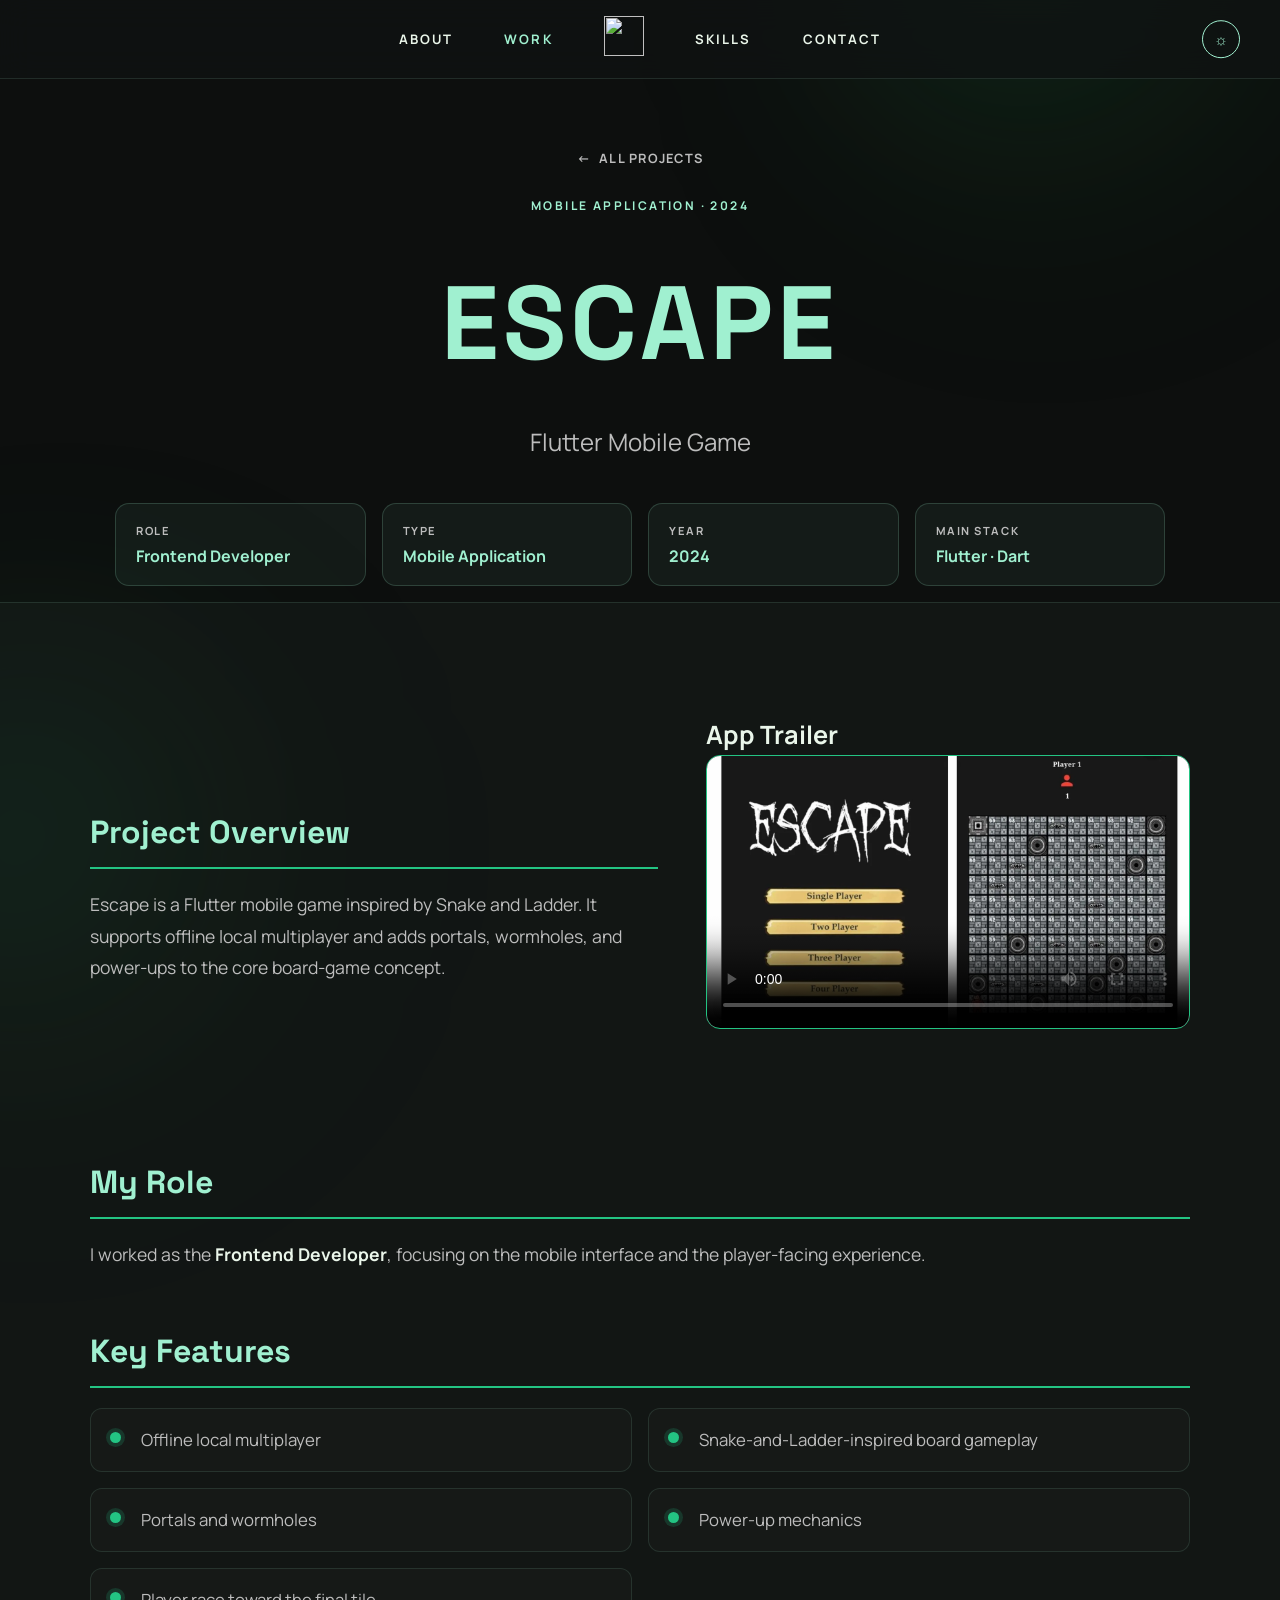
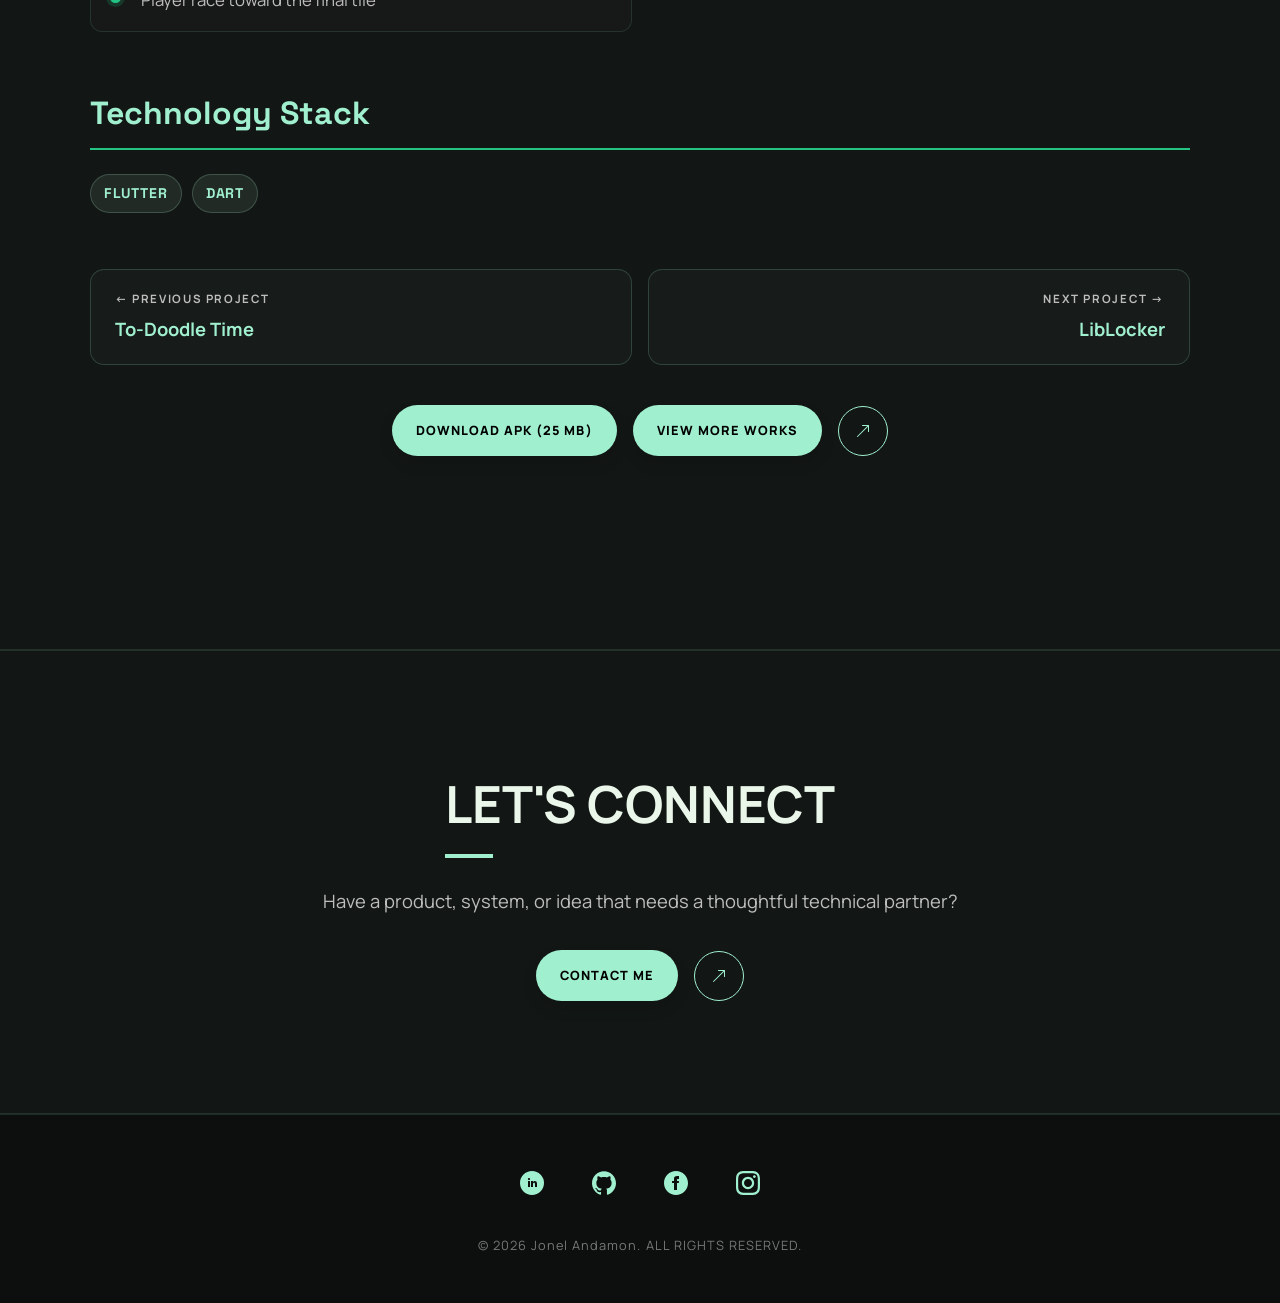
==== commit e3cefd04: "Add files via upload" ====
--- a/projects/escape/index.html
+++ b/projects/escape/index.html
@@ -51,15 +51,24 @@
     <main id="main">
         <section class="project-detail-hero" data-aos="fade-up">
             <div class="container">
+<a class="back-link" href="../../work.html"><span aria-hidden="true">←</span> All projects</a>
                 <p class="eyebrow">Mobile Application · 2024</p>
                 <h1>ESCAPE</h1>
                 <p class="project-detail-lead">Flutter Mobile Game</p>
-                <div class="project-role-badge">Frontend Developer</div>
             </div>
         </section>
+    <section class="project-facts" aria-label="Project at a glance" data-aos="fade-up">
+        <dl class="project-facts-grid">
+            <div class="fact"><dt>Role</dt><dd>Frontend Developer</dd></div>
+            <div class="fact"><dt>Type</dt><dd>Mobile Application</dd></div>
+            <div class="fact"><dt>Year</dt><dd>2024</dd></div>
+            <div class="fact"><dt>Main stack</dt><dd>Flutter · Dart</dd></div>
+        </dl>
+    </section>
+
         <section class="section dark-section">
             <div class="container project-detail-content">
-                <div class="escape-intro-grid">
+<div class="escape-intro-grid">
                     <div class="project-detail-section escape-overview" data-aos="fade-up">
                         <h2>Project Overview</h2>
                         <p class="details">Escape is a Flutter mobile game inspired by Snake and Ladder. It supports offline local multiplayer and adds portals, wormholes, and power-ups to the core board-game concept.</p>
@@ -73,15 +82,13 @@
                         </video>
                     </div>
                 </div>
-
-                <div class="project-detail-section" data-aos="fade-up">
+<div class="project-detail-section" data-aos="fade-up">
                     <h2>My Role</h2>
                     <p class="details">I worked as the <strong>Frontend Developer</strong>, focusing on the mobile interface and the player-facing experience.</p>
                 </div>
-
-                <div class="project-detail-section" data-aos="fade-up">
+<div class="project-detail-section" data-aos="fade-up">
                     <h2>Key Features</h2>
-                    <ul class="project-features">
+                    <ul class="feature-list">
                         <li>Offline local multiplayer</li>
                         <li>Snake-and-Ladder-inspired board gameplay</li>
                         <li>Portals and wormholes</li>
@@ -89,12 +96,16 @@
                         <li>Player race toward the final tile</li>
                     </ul>
                 </div>
-
-                <div class="project-detail-section escape-tech-section" data-aos="fade-up">
+<div class="project-detail-section escape-tech-section" data-aos="fade-up">
                     <h2>Technology Stack</h2>
                     <div class="tech-stack tech-stack-large"><span>Flutter</span><span>Dart</span></div>
                 </div>
-                <div class="project-links project-bottom-navigation" data-aos="fade-up">
+<nav class="project-pager" aria-label="More projects">
+<a class="pager-prev" href="../to-doodle-time/"><span class="pager-label"><span aria-hidden="true">←</span> Previous project</span><span class="pager-title">To-Doodle Time</span></a>
+<a class="pager-next" href="../liblocker/"><span class="pager-label">Next project <span aria-hidden="true">→</span></span><span class="pager-title">LibLocker</span></a>
+</nav>
+
+<div class="project-links project-bottom-navigation" data-aos="fade-up">
                     <a href="Escape.apk" class="action-button" download>Download APK (25 MB)</a>
                     <a href="../../work.html" class="action-button">View More Works</a>
                     <a href="../../work.html" class="icon-button" aria-label="View more works">
@@ -103,7 +114,6 @@
                         </svg>
                     </a>
                 </div>
-            <p class="fine-print">The Android app is distributed as a direct download. To install it, your phone may ask you to allow installs from this source.</p>
 </div>
         </section>
     
--- a/assets/css/portfolio.css
+++ b/assets/css/portfolio.css
@@ -4179,3 +4179,280 @@
     margin-top: 0.75rem;
     text-align: center;
 }
+
+
+/* ====================== LINKS (fixes unreadable default blue) ====================== */
+a {
+    color: inherit;
+}
+
+.contact-item a,
+.project-detail-section a:not(.action-button):not(.icon-button),
+.fine-print a,
+.details a {
+    border-bottom: 1px solid transparent;
+    color: var(--primary);
+    font-weight: 600;
+    text-decoration: none;
+    transition: border-color 0.3s ease, color 0.3s ease;
+    word-break: break-word;
+}
+
+.contact-item a:visited,
+.project-detail-section a:visited {
+    color: var(--primary);
+}
+
+.contact-item a:hover,
+.contact-item a:focus-visible,
+.project-detail-section a:not(.action-button):not(.icon-button):hover,
+.fine-print a:hover,
+.details a:hover {
+    border-bottom-color: currentColor;
+    color: var(--text-light);
+}
+
+[data-theme="light"] .contact-item a:hover,
+[data-theme="light"] .contact-item a:focus-visible,
+[data-theme="light"] .project-detail-section a:not(.action-button):not(.icon-button):hover,
+[data-theme="light"] .fine-print a:hover,
+[data-theme="light"] .details a:hover {
+    color: var(--primary-dark);
+}
+
+/* ====================== PROJECT PAGE LAYOUT ====================== */
+.project-detail-hero {
+    padding-bottom: 2.5rem;
+}
+
+.back-link {
+    align-items: center;
+    color: var(--muted-text-color);
+    display: inline-flex;
+    font-size: 0.8rem;
+    font-weight: 700;
+    gap: 0.5rem;
+    letter-spacing: 0.1em;
+    margin-bottom: 1.75rem;
+    text-decoration: none;
+    text-transform: uppercase;
+    transition: color 0.3s ease;
+}
+
+.back-link:hover,
+.back-link:focus-visible {
+    color: var(--primary);
+}
+
+.project-facts {
+    padding: 0 2rem 1rem;
+}
+
+.project-facts-grid {
+    display: grid;
+    gap: 1rem;
+    grid-template-columns: repeat(4, minmax(0, 1fr));
+    margin: 0 auto;
+    max-width: 1050px;
+    padding: 0;
+}
+
+.project-facts-grid .fact {
+    background: rgba(160, 240, 208, 0.05);
+    border: 1px solid rgba(160, 240, 208, 0.18);
+    border-radius: 14px;
+    padding: 1.1rem 1.25rem;
+}
+
+.project-facts-grid dt {
+    color: var(--muted-text-color);
+    font-size: 0.7rem;
+    font-weight: 700;
+    letter-spacing: 0.14em;
+    margin-bottom: 0.4rem;
+    text-transform: uppercase;
+}
+
+.project-facts-grid dd {
+    color: var(--primary);
+    font-size: 1rem;
+    font-weight: 700;
+    line-height: 1.35;
+    margin: 0;
+}
+
+.project-intro-grid {
+    align-items: center;
+    display: grid;
+    gap: 3rem;
+    grid-template-columns: minmax(0, 1.15fr) minmax(0, 1fr);
+    margin-bottom: 4.5rem;
+}
+
+.project-intro-grid .project-hero-image,
+.project-intro-grid .project-detail-section,
+.project-two-col .project-detail-section {
+    margin-bottom: 0;
+}
+
+.project-two-col {
+    display: grid;
+    gap: 3rem;
+    grid-template-columns: repeat(2, minmax(0, 1fr));
+    margin-bottom: 4.5rem;
+}
+
+.feature-list {
+    border: 0;
+    display: grid;
+    gap: 1rem;
+    grid-template-columns: repeat(2, minmax(0, 1fr));
+    list-style: none;
+    margin: 0;
+    padding: 0;
+}
+
+.feature-list li {
+    background: rgba(27, 29, 27, 0.5);
+    border: 1px solid rgba(160, 240, 208, 0.12);
+    border-radius: 12px;
+    color: var(--muted-text-color);
+    line-height: 1.6;
+    margin: 0;
+    padding: 1.1rem 1.25rem 1.1rem 3.1rem;
+    position: relative;
+}
+
+.feature-list li::before {
+    background: var(--primary-dark);
+    border-radius: 50%;
+    box-shadow: 0 0 0 4px rgba(35, 196, 131, 0.18);
+    content: "";
+    height: 0.7rem;
+    left: 1.2rem;
+    position: absolute;
+    top: 1.45rem;
+    width: 0.7rem;
+}
+
+.project-pager {
+    display: grid;
+    gap: 1rem;
+    grid-template-columns: repeat(2, minmax(0, 1fr));
+    margin: 1rem 0 2.5rem;
+}
+
+.project-pager a {
+    background: rgba(255, 255, 255, 0.025);
+    border: 1px solid rgba(160, 240, 208, 0.18);
+    border-radius: 14px;
+    color: var(--text-light);
+    display: flex;
+    flex-direction: column;
+    gap: 0.4rem;
+    padding: 1.25rem 1.5rem;
+    text-decoration: none;
+    transition: border-color 0.3s ease, transform 0.3s ease;
+}
+
+.project-pager a:hover,
+.project-pager a:focus-visible {
+    border-color: var(--primary);
+    transform: translateY(-3px);
+}
+
+.project-pager .pager-label {
+    color: var(--muted-text-color);
+    font-size: 0.72rem;
+    font-weight: 700;
+    letter-spacing: 0.14em;
+    text-transform: uppercase;
+}
+
+.project-pager .pager-title {
+    color: var(--primary);
+    font-size: 1.15rem;
+    font-weight: 700;
+}
+
+.project-pager .pager-next {
+    text-align: right;
+}
+
+.project-page-connect .container {
+    text-align: center;
+}
+
+.project-intro-grid .project-hero-image img {
+    height: auto;
+    max-height: none;
+    object-fit: contain;
+}
+
+.project-page-connect .section-text {
+    margin-left: auto;
+    margin-right: auto;
+    text-align: center;
+}
+
+.project-detail-hero h1.long-title {
+    font-size: clamp(2rem, 5vw, 3.2rem);
+    line-height: 1.15;
+}
+
+.project-gallery--single {
+    grid-template-columns: minmax(0, 760px);
+    justify-content: center;
+}
+
+/* Light theme versions of the new cards */
+[data-theme="light"] .project-facts-grid .fact {
+    background: rgba(22, 131, 91, 0.06);
+    border-color: rgba(22, 131, 91, 0.25);
+}
+
+[data-theme="light"] .feature-list li,
+[data-theme="light"] .project-pager a {
+    background: rgba(255, 255, 255, 0.75);
+    border-color: rgba(22, 131, 91, 0.25);
+}
+
+[data-theme="light"] .project-pager a {
+    color: var(--text-light);
+}
+
+@media (max-width: 900px) {
+    .project-facts-grid {
+        grid-template-columns: repeat(2, minmax(0, 1fr));
+    }
+
+    .project-intro-grid,
+    .project-two-col {
+        gap: 2.5rem;
+        grid-template-columns: 1fr;
+        margin-bottom: 3.5rem;
+    }
+}
+
+@media (max-width: 600px) {
+    .project-facts {
+        padding: 0 1rem 0.5rem;
+    }
+
+    .project-facts-grid {
+        gap: 0.75rem;
+    }
+
+    .project-facts-grid .fact {
+        padding: 0.9rem 1rem;
+    }
+
+    .feature-list,
+    .project-pager {
+        grid-template-columns: 1fr;
+    }
+
+    .project-pager .pager-next {
+        text-align: left;
+    }
+}
